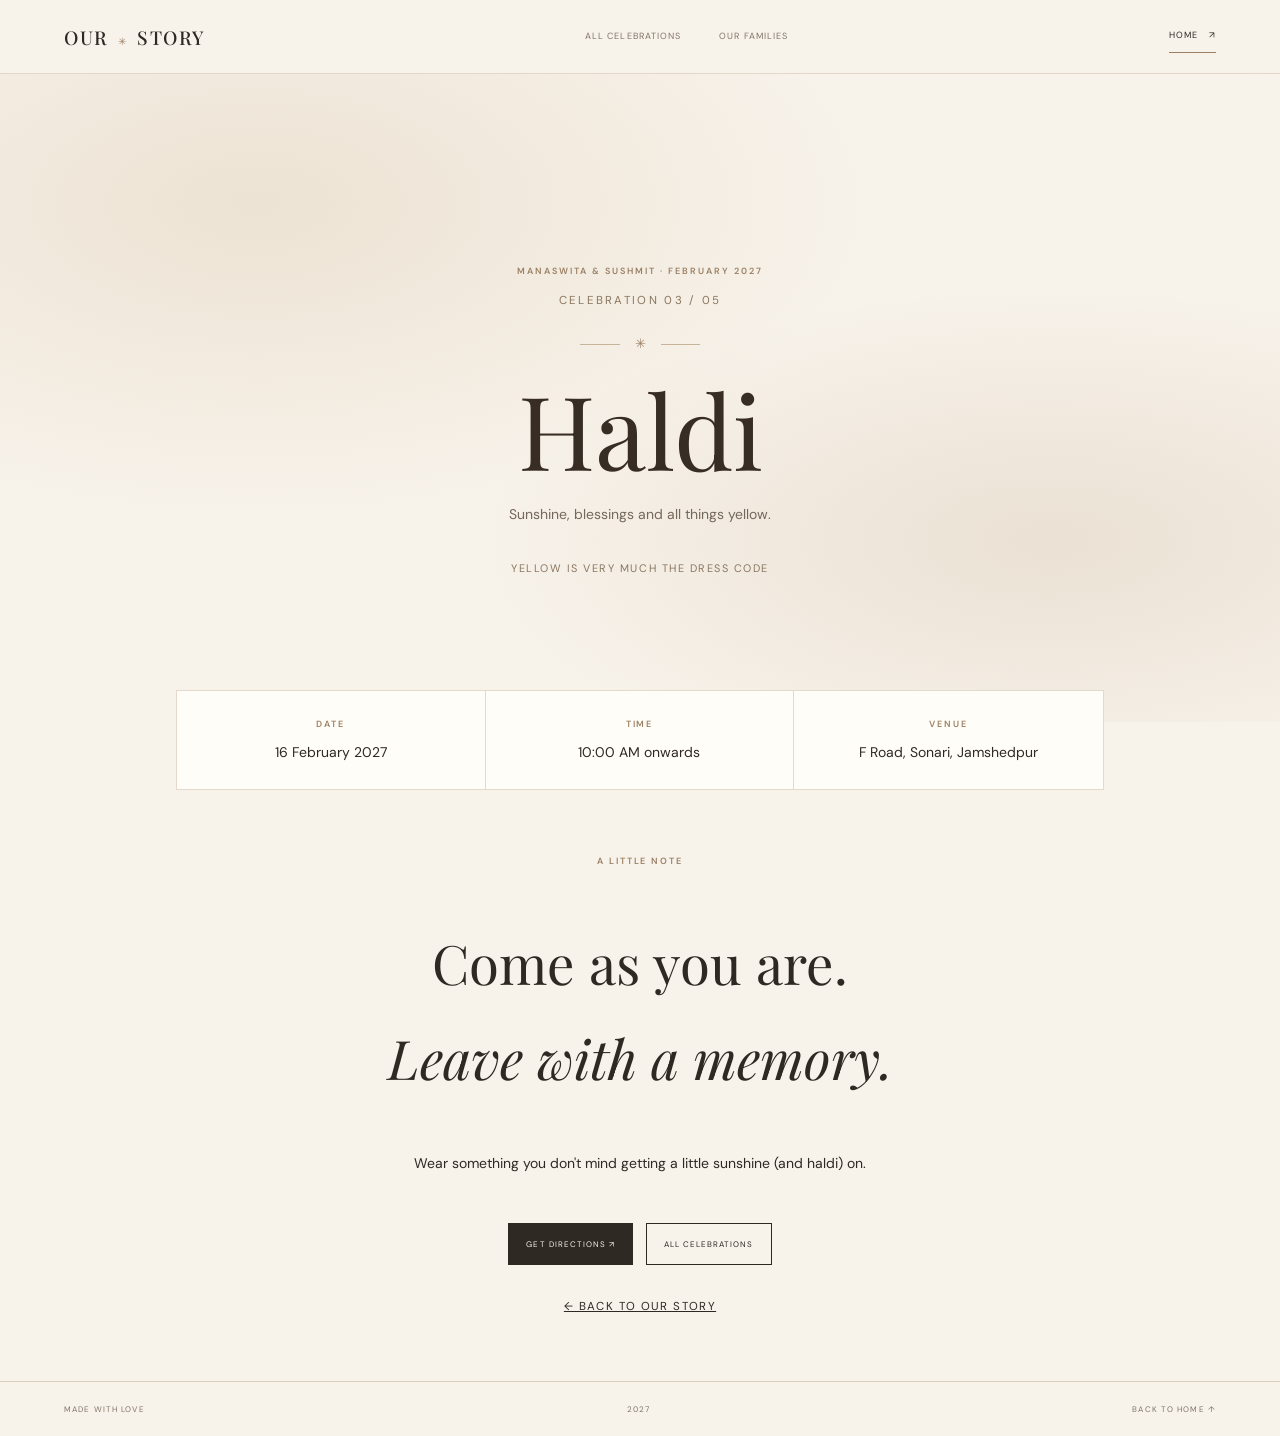
==== haldi.html @ e1209d0f "Add files via upload" ====
<!DOCTYPE html>
<html lang="en">
<head>
  <meta charset="UTF-8">
  <meta name="viewport" content="width=device-width, initial-scale=1">
  <meta name="theme-color" content="#f7f2ea">
  <meta name="description" content="Haldi — Manaswita &amp; Sushmit, February 2027.">
  <title>Haldi — Manaswita &amp; Sushmit</title>
  <link rel="preconnect" href="https://fonts.googleapis.com">
  <link rel="preconnect" href="https://fonts.gstatic.com" crossorigin>
  <link href="https://fonts.googleapis.com/css2?family=DM+Sans:wght@400;500;600&family=Playfair+Display:ital,wght@0,400;0,500;0,600;1,400;1,500&display=swap" rel="stylesheet">
  <link rel="stylesheet" href="style.css">
</head>
<body class="event-detail-page">
  <header class="topbar">
    <a class="monogram" href="index.html">OUR <span>✳</span> STORY</a>
    <nav aria-label="Main navigation">
      <a href="index.html#celebrations">All celebrations</a>
      <a href="index.html#families">Our families</a>
    </nav>
    <a class="nav-cta" href="index.html">HOME <span>↗</span></a>
  </header>
  <main>
    <section class="event-detail-hero">
      <div class="event-detail-inner">
        <p class="eyebrow">MANASWITA &amp; SUSHMIT · FEBRUARY 2027</p>
        <p class="event-detail-number">CELEBRATION 03 / 05</p>
        <div class="fine-rule"><span></span><b>✳</b><span></span></div>
        <h1 class="event-detail-title">Haldi</h1>
        <p class="event-detail-description">Sunshine, blessings and all things yellow.</p>
        <p class="event-detail-tag">YELLOW IS VERY MUCH THE DRESS CODE</p>
      </div>
    </section>
    <section class="event-detail-info" aria-label="Event details">
      <div><p class="eyebrow">DATE</p><p>16 February 2027</p></div>
      <div><p class="eyebrow">TIME</p><p>10:00 AM onwards</p></div>
      <div><p class="eyebrow">VENUE</p><p>F Road, Sonari, Jamshedpur</p></div>
    </section>
    <section class="event-detail-note">
      <p class="eyebrow">A LITTLE NOTE</p>
      <h2>Come as you are.<br><em>Leave with a memory.</em></h2>
      <p>Wear something you don&#x27;t mind getting a little sunshine (and haldi) on.</p>
      <div class="event-detail-actions">
        <a class="button button-dark" href="https://www.google.com/maps?q=22.818944,86.1621792" target="_blank" rel="noopener">GET DIRECTIONS ↗</a>
        <a class="button" href="index.html#celebrations">ALL CELEBRATIONS</a>
      </div>
      <a class="event-detail-back" href="index.html">← BACK TO OUR STORY</a>
    </section>
  </main>
  <footer><span>MADE WITH LOVE</span><span>2027</span><a href="index.html">BACK TO HOME ↑</a></footer>
</body>
</html>
---- style.css ----
*{box-sizing:border-box} :root{--paper:#f7f2ea;--paper-deep:#eee5d8;--ink:#2f2924;--muted:#817468;--line:#d9cdbd;--accent:#9b8064;--accent-soft:#c7b49b;--white:#fcfaf6}html{scroll-behavior:smooth;scroll-padding-top:78px}body{margin:0;background:var(--paper);color:var(--ink);font-family:"DM Sans",sans-serif;font-size:14px;line-height:1.75}a{color:inherit}.topbar{height:74px;padding:0 clamp(18px,5vw,76px);display:flex;align-items:center;justify-content:space-between;gap:20px;border-bottom:1px solid rgba(155,128,100,.23);background:rgba(247,242,234,.94);position:sticky;top:0;z-index:10;backdrop-filter:blur(12px)}.monogram{text-decoration:none;font:500 19px "Playfair Display",serif;letter-spacing:.08em}.monogram span{font:10px "DM Sans",sans-serif;color:var(--accent);margin:0 3px}.topbar nav{display:flex;gap:clamp(15px,3vw,38px)}.topbar nav a,.nav-cta{font-size:9px;letter-spacing:.12em;text-decoration:none;text-transform:uppercase}.topbar nav a{color:var(--muted)}.topbar nav a:hover,.nav-cta:hover{color:var(--accent)}.nav-cta{border-bottom:1px solid var(--accent);padding:8px 0}.nav-cta span{margin-left:8px}.hero{min-height:calc(100svh - 74px);position:relative;display:grid;place-items:center;overflow:hidden;background:linear-gradient(115deg,rgba(247,242,234,.96),rgba(247,242,234,.77)),radial-gradient(ellipse at 15% 15%,#e8d9c4 0,transparent 42%),radial-gradient(ellipse at 85% 78%,#e6d8c6 0,transparent 38%)}.hero:before,.hero:after{content:"";position:absolute;border:1px solid rgba(155,128,100,.3);border-radius:50%;width:min(65vw,660px);height:min(65vw,660px);pointer-events:none}.hero:after{width:min(53vw,540px);height:min(53vw,540px);border-color:rgba(155,128,100,.17)}.hero-content{position:relative;z-index:1;text-align:center;padding:72px 20px 86px;max-width:780px}.eyebrow,.section-kicker{font-size:9px;letter-spacing:.22em;font-weight:600;color:var(--accent)}.fine-rule{display:flex;align-items:center;justify-content:center;gap:15px;color:var(--accent);margin:22px auto 18px;width:120px}.fine-rule span{height:1px;background:var(--accent-soft);flex:1}.fine-rule b{font-size:13px;font-weight:400}.hero h1{font:400 clamp(55px,10vw,110px)/.99 "Playfair Display",serif;letter-spacing:-.065em;margin:18px 0 22px}.hero h1 span{display:block}.hero h1 i{display:block;color:var(--accent);font-size:.38em;line-height:1.35;font-weight:400;margin:9px 0;letter-spacing:0}.hero-subtitle{font:italic 17px "Playfair Display",serif;color:var(--muted);margin:0 0 27px}.hero-date{font-size:11px;font-weight:600;letter-spacing:.23em;margin:0}.hero-place{font-size:9px;letter-spacing:.2em;color:var(--muted);margin:5px 0 24px}.round-link{display:grid;place-items:center;width:39px;height:39px;border:1px solid var(--accent-soft);border-radius:50%;text-decoration:none;margin:27px auto 0;transition:transform .2s}.round-link:hover{transform:translateY(4px)}.hero-side-note{position:absolute;right:20px;top:50%;writing-mode:vertical-rl;transform:translateY(-50%);font-size:8px;letter-spacing:.18em;color:var(--muted)}.section-pad{padding:100px clamp(22px,8vw,110px)}.countdown-section{text-align:center;background:var(--white);border-top:1px solid #e8dfd3;border-bottom:1px solid #e8dfd3}.countdown-section h2,.section-heading h2,.intro-copy h2,.venue-copy h2,.closing-section h2{font:400 clamp(40px,6vw,65px)/1.1 "Playfair Display",serif;letter-spacing:-.04em;margin:16px 0 28px}.countdown-section h2 em,.section-heading h2 em,.intro-copy h2 em,.venue-copy h2 em,.closing-section h2 em{font-weight:400;color:var(--accent)}.countdown{display:flex;justify-content:center;gap:clamp(20px,6vw,75px);margin:28px 0 0}.countdown div{display:flex;flex-direction:column;min-width:48px}.countdown strong{font:400 clamp(28px,4vw,42px) "Playfair Display",serif}.countdown span{font-size:8px;letter-spacing:.18em;color:var(--muted);margin-top:7px}.muted{color:var(--muted)}.tiny{font-size:10px;margin-top:22px}.intro-section{display:grid;grid-template-columns:minmax(200px,.8fr) minmax(280px,1.2fr);gap:clamp(35px,8vw,110px);align-items:center}.intro-art{min-height:330px;background:var(--paper-deep);display:flex;flex-direction:column;align-items:center;justify-content:center;position:relative;overflow:hidden}.intro-art:before,.intro-art:after{content:"";position:absolute;width:230px;height:230px;border:1px solid rgba(155,128,100,.35);border-radius:50%}.intro-art:after{width:190px;height:190px}.art-frame{z-index:1;display:flex;flex-direction:column;align-items:center;color:var(--accent);gap:15px}.art-frame span{font-size:16px}.art-script{font:italic 43px "Playfair Display",serif!important}.art-caption{position:absolute;bottom:18px;left:0;right:0;text-align:center;font-size:7px;letter-spacing:.2em;color:var(--muted)}.intro-copy h2{margin:14px 0 22px}.intro-copy>p:not(.eyebrow){max-width:470px;color:var(--muted);font-size:13px}.signature{display:flex;align-items:center;gap:15px;margin-top:27px;font:italic 22px "Playfair Display",serif}.signature b{font:400 13px "DM Sans",sans-serif;color:var(--accent)}.celebrations{background:#eee6da}.section-heading{text-align:center;margin-bottom:45px}.section-heading h2{margin-bottom:12px}.section-heading .muted{font-size:12px}.event-list{max-width:1000px;margin:0 auto;border-top:1px solid #d4c4b0}.event{display:grid;grid-template-columns:90px minmax(180px,1fr) minmax(150px,.6fr);gap:25px;align-items:center;padding:30px 8px;border-bottom:1px solid #d4c4b0}.event-index{font:italic 23px "Playfair Display",serif;color:var(--accent)}.event-index span{font:12px "DM Sans",sans-serif;margin-left:8px;color:#c0aa91}.event-label{font-size:8px;letter-spacing:.2em;color:var(--accent);margin:0 0 4px}.event-main h3{font:400 clamp(23px,3vw,31px) "Playfair Display",serif;margin:0 0 4px}.event-description{font-size:11px;color:var(--muted);margin:0}.event-meta{font-size:11px;color:var(--muted)}.event-meta p{margin:2px 0}.event-meta a{display:inline-block;margin-top:8px;font-size:8px;letter-spacing:.14em;text-decoration:none;color:var(--ink);border-bottom:1px solid var(--accent);padding-bottom:3px}.venue-section{display:grid;grid-template-columns:1fr 1fr;gap:clamp(35px,8vw,100px);align-items:center}.venue-copy h2{margin-bottom:18px}.venue-copy>p:not(.eyebrow){max-width:380px;font-size:13px}.button{display:inline-flex;align-items:center;gap:22px;padding:13px 17px;text-decoration:none;font-size:8px;letter-spacing:.13em;margin-top:22px;border:1px solid var(--ink);transition:all .2s}.button-dark{background:var(--ink);color:var(--paper)}.button-dark:hover{background:transparent;color:var(--ink)}.venue-card{background:var(--white);padding:20px 22px 26px;border:1px solid var(--line);box-shadow:0 18px 45px rgba(76,56,37,.05)}.venue-card-top{display:flex;justify-content:space-between;font-size:8px;letter-spacing:.2em;color:var(--accent)}.venue-card-top span:last-child{font-size:15px}.map-art{margin-top:10px;background:#f0e8dc}.map-art svg{display:block;width:100%;height:auto}.venue-name{text-align:center;font:400 23px "Playfair Display",serif;margin:15px 0 0}.venue-address{text-align:center;font-size:10px;color:var(--muted);margin:4px 0 0}.closing-section{text-align:center;padding:85px 20px 92px;background:var(--white);border-top:1px solid #e8dfd3}.closing-flower{font-size:25px;color:var(--accent);margin-bottom:18px}.closing-section h2{margin:12px 0 22px}.closing-names{font:italic 20px "Playfair Display",serif}.closing-names b{font:12px "DM Sans",sans-serif;color:var(--accent);margin:0 10px}.music-control{display:inline-flex;align-items:center;gap:12px;border:1px solid var(--line);background:transparent;padding:12px 16px;margin-top:22px;cursor:pointer;font:600 8px "DM Sans",sans-serif;letter-spacing:.14em;color:var(--ink)}.music-icon{font-size:16px;color:var(--accent)}.music-state{font-size:14px;color:var(--accent)}.music-hint{font-size:10px;color:var(--muted);margin-top:9px}footer{padding:20px clamp(18px,5vw,76px);display:flex;align-items:center;justify-content:space-between;gap:14px;border-top:1px solid var(--line);font-size:8px;letter-spacing:.14em;color:var(--muted)}footer a{text-decoration:none} [data-map]{cursor:pointer}.reveal{animation:fade-up .9s both}.hero h1{animation-delay:.1s}.hero-subtitle{animation-delay:.2s}@keyframes fade-up{from{opacity:0;transform:translateY(10px)}to{opacity:1;transform:translateY(0)}}@media(max-width:720px){.topbar{height:64px}.topbar nav{gap:13px}.topbar nav a{font-size:8px}.nav-cta{display:none}.hero{min-height:calc(90svh - 64px)}.hero:before{width:88vw;height:88vw}.hero:after{width:74vw;height:74vw}.hero-side-note{right:8px;font-size:7px}.hero-content{padding:65px 23px}.hero h1{font-size:clamp(52px,14vw,85px)}.section-pad{padding:70px 22px}.intro-section,.venue-section{grid-template-columns:1fr}.intro-art{min-height:270px;max-width:440px;width:100%;margin:0 auto}.intro-copy{padding-top:5px}.event{grid-template-columns:48px 1fr;gap:10px 18px;padding:25px 0}.event-meta{grid-column:2;border-top:1px solid rgba(155,128,100,.22);padding-top:12px}.event-index{align-self:start}.venue-card{max-width:500px;width:100%;margin:0 auto}.countdown{gap:clamp(14px,5vw,35px)}.countdown div{min-width:38px}.countdown strong{font-size:29px}footer{flex-wrap:wrap}footer span:first-child{display:none}}@media(max-width:380px){.topbar nav{gap:9px}.topbar nav a{font-size:7px}.monogram{font-size:16px}.hero h1{font-size:49px}.hero-side-note{display:none}.countdown{gap:12px}.countdown strong{font-size:25px}.countdown span{font-size:7px}}

/* Family names and the invitation's little wink */
.invitation-tagline {
  max-width: 36rem;
  margin: 1.25rem auto 0;
  font-size: clamp(1rem, 2vw, 1.2rem);
  line-height: 1.65;
  color: var(--muted, #76675b);
  text-align: center;
}
.family-section { text-align: center; }
.family-grid {
  display: grid;
  grid-template-columns: repeat(2, minmax(0, 1fr));
  gap: 1rem;
  margin: 2rem auto 1rem;
  max-width: 48rem;
}
.family-card {
  padding: clamp(1.25rem, 4vw, 2rem);
  border: 1px solid rgba(120, 94, 70, .22);
  border-radius: 1rem;
  background: rgba(255,255,255,.32);
}
.family-card h3 { margin: .4rem 0 .8rem; }
.family-card p { line-height: 1.8; }
.family-note {
  max-width: 38rem;
  margin: 1.5rem auto 0;
  font-style: italic;
  line-height: 1.7;
}
@media (max-width: 560px) {
  .family-grid { grid-template-columns: 1fr; }
}


/* Venue details and family section */
.event-venue {
  font-size: .82rem;
  line-height: 1.5;
  color: var(--muted, #76675b);
  max-width: 18rem;
}
.family-section { border-top: 1px solid rgba(120, 94, 70, .18); }
.family-grid {
  display: grid;
  grid-template-columns: repeat(2, minmax(0, 1fr));
  gap: 1rem;
  max-width: 48rem;
  margin: 2rem auto 1rem;
}
.family-card {
  padding: clamp(1.25rem, 4vw, 2rem);
  border: 1px solid rgba(120, 94, 70, .22);
  border-radius: 1rem;
  background: rgba(255,255,255,.32);
}
.family-card h3 { margin: .5rem 0 .75rem; }
.family-parents { line-height: 1.8; }
.family-note {
  max-width: 38rem;
  margin: 1.5rem auto 0;
  text-align: center;
  font-style: italic;
  line-height: 1.7;
}
.invitation-tagline {
  max-width: 35rem;
  margin: .8rem auto 0;
  line-height: 1.65;
  color: var(--muted, #76675b);
  text-align: center;
}
@media (max-width: 560px) {
  .family-grid { grid-template-columns: 1fr; }
}


/* Individual celebration pages */
.event-detail-link {
  display: inline-block;
  margin-top: .55rem;
  font-size: .68rem;
  letter-spacing: .09em;
  text-decoration: none;
  border-bottom: 1px solid currentColor;
  padding-bottom: .2rem;
}
.event-detail-page {
  min-height: 100vh;
  background: var(--paper, #f7f2ea);
}
.event-detail-hero {
  min-height: 72vh;
  display: grid;
  place-items: center;
  text-align: center;
  padding: 7rem 1.5rem 4rem;
  position: relative;
  overflow: hidden;
  background:
    radial-gradient(ellipse at 20% 20%, rgba(218,198,169,.35), transparent 42%),
    radial-gradient(ellipse at 82% 72%, rgba(196,170,141,.24), transparent 38%),
    #f7f2ea;
}
.event-detail-inner { width: min(100%, 52rem); position: relative; z-index: 1; }
.event-detail-number { font-size: .72rem; letter-spacing: .2em; color: #8b765f; }
.event-detail-title {
  font-family: "Playfair Display", Georgia, serif;
  font-weight: 400;
  font-size: clamp(3rem, 8vw, 6.5rem);
  line-height: 1.05;
  margin: 1.2rem 0;
  color: #382d25;
}
.event-detail-title em { font-weight: 400; }
.event-detail-description { max-width: 35rem; margin: 0 auto 1.6rem; line-height: 1.8; color: #76675b; }
.event-detail-tag { font-size: .68rem; letter-spacing: .14em; color: #8b765f; margin-top: 2rem; }
.event-detail-info {
  display: grid;
  grid-template-columns: repeat(3, minmax(0, 1fr));
  max-width: 58rem;
  margin: -2rem auto 0;
  position: relative;
  z-index: 2;
  background: #fffdf8;
  border: 1px solid #e4d9ca;
}
.event-detail-info > div { padding: 1.6rem; text-align: center; border-right: 1px solid #e4d9ca; }
.event-detail-info > div:last-child { border-right: 0; }
.event-detail-info .eyebrow { margin-bottom: .65rem; }
.event-detail-info p { line-height: 1.6; margin: 0; }
.event-detail-note { max-width: 42rem; text-align: center; margin: 4rem auto; padding: 0 1.5rem; }
.event-detail-note h2 { font-family: "Playfair Display", Georgia, serif; font-weight: 400; font-size: clamp(2rem, 5vw, 3.4rem); }
.event-detail-actions { display: flex; flex-wrap: wrap; justify-content: center; gap: .8rem; margin-top: 1.6rem; }
.event-detail-actions a { text-decoration: none; }
.event-detail-back { display: inline-block; margin-top: 2rem; font-size: .72rem; letter-spacing: .12em; }
@media (max-width: 650px) {
  .event-detail-info { grid-template-columns: 1fr; margin: 0 1rem; }
  .event-detail-info > div { border-right: 0; border-bottom: 1px solid #e4d9ca; }
  .event-detail-info > div:last-child { border-bottom: 0; }
  .event-detail-hero { min-height: 62vh; }
}
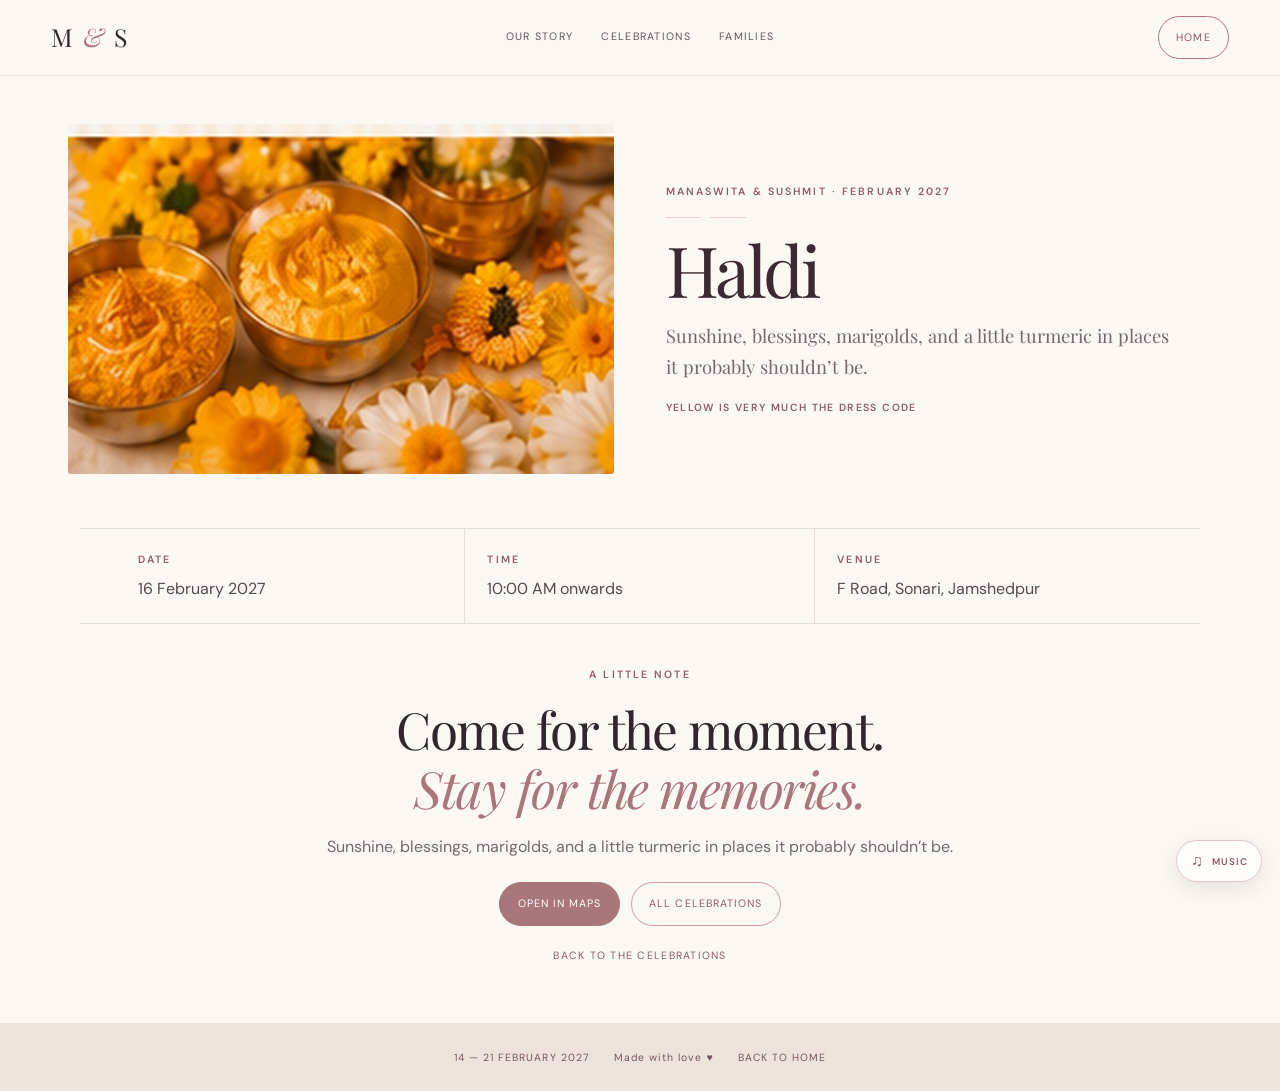
==== commit d8e12fac: "Add files via upload" ====
--- a/haldi.html
+++ b/haldi.html
@@ -1,52 +1,8 @@
 <!DOCTYPE html>
-<html lang="en">
-<head>
-  <meta charset="UTF-8">
-  <meta name="viewport" content="width=device-width, initial-scale=1">
-  <meta name="theme-color" content="#f7f2ea">
-  <meta name="description" content="Haldi — Manaswita &amp; Sushmit, February 2027.">
-  <title>Haldi — Manaswita &amp; Sushmit</title>
-  <link rel="preconnect" href="https://fonts.googleapis.com">
-  <link rel="preconnect" href="https://fonts.gstatic.com" crossorigin>
-  <link href="https://fonts.googleapis.com/css2?family=DM+Sans:wght@400;500;600&family=Playfair+Display:ital,wght@0,400;0,500;0,600;1,400;1,500&display=swap" rel="stylesheet">
-  <link rel="stylesheet" href="style.css">
-</head>
-<body class="event-detail-page">
-  <header class="topbar">
-    <a class="monogram" href="index.html">OUR <span>✳</span> STORY</a>
-    <nav aria-label="Main navigation">
-      <a href="index.html#celebrations">All celebrations</a>
-      <a href="index.html#families">Our families</a>
-    </nav>
-    <a class="nav-cta" href="index.html">HOME <span>↗</span></a>
-  </header>
-  <main>
-    <section class="event-detail-hero">
-      <div class="event-detail-inner">
-        <p class="eyebrow">MANASWITA &amp; SUSHMIT · FEBRUARY 2027</p>
-        <p class="event-detail-number">CELEBRATION 03 / 05</p>
-        <div class="fine-rule"><span></span><b>✳</b><span></span></div>
-        <h1 class="event-detail-title">Haldi</h1>
-        <p class="event-detail-description">Sunshine, blessings and all things yellow.</p>
-        <p class="event-detail-tag">YELLOW IS VERY MUCH THE DRESS CODE</p>
-      </div>
-    </section>
-    <section class="event-detail-info" aria-label="Event details">
-      <div><p class="eyebrow">DATE</p><p>16 February 2027</p></div>
-      <div><p class="eyebrow">TIME</p><p>10:00 AM onwards</p></div>
-      <div><p class="eyebrow">VENUE</p><p>F Road, Sonari, Jamshedpur</p></div>
-    </section>
-    <section class="event-detail-note">
-      <p class="eyebrow">A LITTLE NOTE</p>
-      <h2>Come as you are.<br><em>Leave with a memory.</em></h2>
-      <p>Wear something you don&#x27;t mind getting a little sunshine (and haldi) on.</p>
-      <div class="event-detail-actions">
-        <a class="button button-dark" href="https://www.google.com/maps?q=22.818944,86.1621792" target="_blank" rel="noopener">GET DIRECTIONS ↗</a>
-        <a class="button" href="index.html#celebrations">ALL CELEBRATIONS</a>
-      </div>
-      <a class="event-detail-back" href="index.html">← BACK TO OUR STORY</a>
-    </section>
-  </main>
-  <footer><span>MADE WITH LOVE</span><span>2027</span><a href="index.html">BACK TO HOME ↑</a></footer>
-</body>
-</html>
+<html lang="en"><head><meta charset="UTF-8"><meta name="viewport" content="width=device-width, initial-scale=1"><meta name="theme-color" content="#fbf7f2"><meta name="description" content="Haldi — Manaswita &amp; Sushmit, February 2027."><title>Haldi — Manaswita &amp; Sushmit</title><link rel="preconnect" href="https://fonts.googleapis.com"><link rel="preconnect" href="https://fonts.gstatic.com" crossorigin><link href="https://fonts.googleapis.com/css2?family=DM+Sans:wght@400;500;600;700&family=Playfair+Display:ital,wght@0,400;0,500;0,600;1,400;1,500&display=swap" rel="stylesheet"><link rel="stylesheet" href="style.css"></head>
+<body class="event-detail-page event-page-haldi">
+<header class="topbar"><a class="monogram" href="index.html" aria-label="Manaswita and Sushmit home">M <span aria-hidden="true">&amp;</span> S</a><nav aria-label="Main navigation"><a href="index.html#story">Our story</a><a href="index.html#celebrations">Celebrations</a><a href="index.html#families">Families</a></nav><a class="nav-cta" href="index.html">HOME</a></header>
+<main><section class="event-detail-hero"><div class="event-detail-photo" role="img" aria-label="Haldi celebration photograph"></div><div class="event-detail-inner"><p class="eyebrow">MANASWITA &amp; SUSHMIT · FEBRUARY 2027</p><div class="fine-rule" aria-hidden="true"><span></span><b></b><span></span></div><h1 class="event-detail-title">Haldi</h1><p class="event-detail-description">Sunshine, blessings, marigolds, and a little turmeric in places it probably shouldn’t be.</p><p class="event-detail-tag">YELLOW IS VERY MUCH THE DRESS CODE</p></div></section>
+<section class="event-detail-info" aria-label="Event details"><div><p class="eyebrow">DATE</p><p>16 February 2027</p></div><div><p class="eyebrow">TIME</p><p>10:00 AM onwards</p></div><div><p class="eyebrow">VENUE</p><p>F Road, Sonari, Jamshedpur</p></div></section>
+<section class="event-detail-note"><p class="eyebrow">A LITTLE NOTE</p><h2>Come for the moment.<br><em>Stay for the memories.</em></h2><p>Sunshine, blessings, marigolds, and a little turmeric in places it probably shouldn’t be.</p><div class="event-detail-actions"><a class="button button-dark" href="https://www.google.com/maps?q=22.818944,86.1621792" target="_blank" rel="noopener">OPEN IN MAPS</a><a class="button" href="index.html#celebrations">ALL CELEBRATIONS</a></div><a class="event-detail-back" href="index.html">BACK TO THE CELEBRATIONS</a></section></main>
+<footer><span>14 — 21 FEBRUARY 2027</span><span class="footer-made-with-love">Made with love <span aria-hidden="true">♥</span></span><a href="index.html">BACK TO HOME</a></footer><div id="youtube-audio-player" aria-hidden="true"></div><button class="music-toggle" id="musicToggle" type="button" aria-label="Play wedding music" aria-pressed="false"><span aria-hidden="true">♫</span><span id="musicToggleLabel">MUSIC</span></button><script src="music.js"></script></body></html>
--- a/style.css
+++ b/style.css
@@ -1,145 +1,57 @@
-*{box-sizing:border-box} :root{--paper:#f7f2ea;--paper-deep:#eee5d8;--ink:#2f2924;--muted:#817468;--line:#d9cdbd;--accent:#9b8064;--accent-soft:#c7b49b;--white:#fcfaf6}html{scroll-behavior:smooth;scroll-padding-top:78px}body{margin:0;background:var(--paper);color:var(--ink);font-family:"DM Sans",sans-serif;font-size:14px;line-height:1.75}a{color:inherit}.topbar{height:74px;padding:0 clamp(18px,5vw,76px);display:flex;align-items:center;justify-content:space-between;gap:20px;border-bottom:1px solid rgba(155,128,100,.23);background:rgba(247,242,234,.94);position:sticky;top:0;z-index:10;backdrop-filter:blur(12px)}.monogram{text-decoration:none;font:500 19px "Playfair Display",serif;letter-spacing:.08em}.monogram span{font:10px "DM Sans",sans-serif;color:var(--accent);margin:0 3px}.topbar nav{display:flex;gap:clamp(15px,3vw,38px)}.topbar nav a,.nav-cta{font-size:9px;letter-spacing:.12em;text-decoration:none;text-transform:uppercase}.topbar nav a{color:var(--muted)}.topbar nav a:hover,.nav-cta:hover{color:var(--accent)}.nav-cta{border-bottom:1px solid var(--accent);padding:8px 0}.nav-cta span{margin-left:8px}.hero{min-height:calc(100svh - 74px);position:relative;display:grid;place-items:center;overflow:hidden;background:linear-gradient(115deg,rgba(247,242,234,.96),rgba(247,242,234,.77)),radial-gradient(ellipse at 15% 15%,#e8d9c4 0,transparent 42%),radial-gradient(ellipse at 85% 78%,#e6d8c6 0,transparent 38%)}.hero:before,.hero:after{content:"";position:absolute;border:1px solid rgba(155,128,100,.3);border-radius:50%;width:min(65vw,660px);height:min(65vw,660px);pointer-events:none}.hero:after{width:min(53vw,540px);height:min(53vw,540px);border-color:rgba(155,128,100,.17)}.hero-content{position:relative;z-index:1;text-align:center;padding:72px 20px 86px;max-width:780px}.eyebrow,.section-kicker{font-size:9px;letter-spacing:.22em;font-weight:600;color:var(--accent)}.fine-rule{display:flex;align-items:center;justify-content:center;gap:15px;color:var(--accent);margin:22px auto 18px;width:120px}.fine-rule span{height:1px;background:var(--accent-soft);flex:1}.fine-rule b{font-size:13px;font-weight:400}.hero h1{font:400 clamp(55px,10vw,110px)/.99 "Playfair Display",serif;letter-spacing:-.065em;margin:18px 0 22px}.hero h1 span{display:block}.hero h1 i{display:block;color:var(--accent);font-size:.38em;line-height:1.35;font-weight:400;margin:9px 0;letter-spacing:0}.hero-subtitle{font:italic 17px "Playfair Display",serif;color:var(--muted);margin:0 0 27px}.hero-date{font-size:11px;font-weight:600;letter-spacing:.23em;margin:0}.hero-place{font-size:9px;letter-spacing:.2em;color:var(--muted);margin:5px 0 24px}.round-link{display:grid;place-items:center;width:39px;height:39px;border:1px solid var(--accent-soft);border-radius:50%;text-decoration:none;margin:27px auto 0;transition:transform .2s}.round-link:hover{transform:translateY(4px)}.hero-side-note{position:absolute;right:20px;top:50%;writing-mode:vertical-rl;transform:translateY(-50%);font-size:8px;letter-spacing:.18em;color:var(--muted)}.section-pad{padding:100px clamp(22px,8vw,110px)}.countdown-section{text-align:center;background:var(--white);border-top:1px solid #e8dfd3;border-bottom:1px solid #e8dfd3}.countdown-section h2,.section-heading h2,.intro-copy h2,.venue-copy h2,.closing-section h2{font:400 clamp(40px,6vw,65px)/1.1 "Playfair Display",serif;letter-spacing:-.04em;margin:16px 0 28px}.countdown-section h2 em,.section-heading h2 em,.intro-copy h2 em,.venue-copy h2 em,.closing-section h2 em{font-weight:400;color:var(--accent)}.countdown{display:flex;justify-content:center;gap:clamp(20px,6vw,75px);margin:28px 0 0}.countdown div{display:flex;flex-direction:column;min-width:48px}.countdown strong{font:400 clamp(28px,4vw,42px) "Playfair Display",serif}.countdown span{font-size:8px;letter-spacing:.18em;color:var(--muted);margin-top:7px}.muted{color:var(--muted)}.tiny{font-size:10px;margin-top:22px}.intro-section{display:grid;grid-template-columns:minmax(200px,.8fr) minmax(280px,1.2fr);gap:clamp(35px,8vw,110px);align-items:center}.intro-art{min-height:330px;background:var(--paper-deep);display:flex;flex-direction:column;align-items:center;justify-content:center;position:relative;overflow:hidden}.intro-art:before,.intro-art:after{content:"";position:absolute;width:230px;height:230px;border:1px solid rgba(155,128,100,.35);border-radius:50%}.intro-art:after{width:190px;height:190px}.art-frame{z-index:1;display:flex;flex-direction:column;align-items:center;color:var(--accent);gap:15px}.art-frame span{font-size:16px}.art-script{font:italic 43px "Playfair Display",serif!important}.art-caption{position:absolute;bottom:18px;left:0;right:0;text-align:center;font-size:7px;letter-spacing:.2em;color:var(--muted)}.intro-copy h2{margin:14px 0 22px}.intro-copy>p:not(.eyebrow){max-width:470px;color:var(--muted);font-size:13px}.signature{display:flex;align-items:center;gap:15px;margin-top:27px;font:italic 22px "Playfair Display",serif}.signature b{font:400 13px "DM Sans",sans-serif;color:var(--accent)}.celebrations{background:#eee6da}.section-heading{text-align:center;margin-bottom:45px}.section-heading h2{margin-bottom:12px}.section-heading .muted{font-size:12px}.event-list{max-width:1000px;margin:0 auto;border-top:1px solid #d4c4b0}.event{display:grid;grid-template-columns:90px minmax(180px,1fr) minmax(150px,.6fr);gap:25px;align-items:center;padding:30px 8px;border-bottom:1px solid #d4c4b0}.event-index{font:italic 23px "Playfair Display",serif;color:var(--accent)}.event-index span{font:12px "DM Sans",sans-serif;margin-left:8px;color:#c0aa91}.event-label{font-size:8px;letter-spacing:.2em;color:var(--accent);margin:0 0 4px}.event-main h3{font:400 clamp(23px,3vw,31px) "Playfair Display",serif;margin:0 0 4px}.event-description{font-size:11px;color:var(--muted);margin:0}.event-meta{font-size:11px;color:var(--muted)}.event-meta p{margin:2px 0}.event-meta a{display:inline-block;margin-top:8px;font-size:8px;letter-spacing:.14em;text-decoration:none;color:var(--ink);border-bottom:1px solid var(--accent);padding-bottom:3px}.venue-section{display:grid;grid-template-columns:1fr 1fr;gap:clamp(35px,8vw,100px);align-items:center}.venue-copy h2{margin-bottom:18px}.venue-copy>p:not(.eyebrow){max-width:380px;font-size:13px}.button{display:inline-flex;align-items:center;gap:22px;padding:13px 17px;text-decoration:none;font-size:8px;letter-spacing:.13em;margin-top:22px;border:1px solid var(--ink);transition:all .2s}.button-dark{background:var(--ink);color:var(--paper)}.button-dark:hover{background:transparent;color:var(--ink)}.venue-card{background:var(--white);padding:20px 22px 26px;border:1px solid var(--line);box-shadow:0 18px 45px rgba(76,56,37,.05)}.venue-card-top{display:flex;justify-content:space-between;font-size:8px;letter-spacing:.2em;color:var(--accent)}.venue-card-top span:last-child{font-size:15px}.map-art{margin-top:10px;background:#f0e8dc}.map-art svg{display:block;width:100%;height:auto}.venue-name{text-align:center;font:400 23px "Playfair Display",serif;margin:15px 0 0}.venue-address{text-align:center;font-size:10px;color:var(--muted);margin:4px 0 0}.closing-section{text-align:center;padding:85px 20px 92px;background:var(--white);border-top:1px solid #e8dfd3}.closing-flower{font-size:25px;color:var(--accent);margin-bottom:18px}.closing-section h2{margin:12px 0 22px}.closing-names{font:italic 20px "Playfair Display",serif}.closing-names b{font:12px "DM Sans",sans-serif;color:var(--accent);margin:0 10px}.music-control{display:inline-flex;align-items:center;gap:12px;border:1px solid var(--line);background:transparent;padding:12px 16px;margin-top:22px;cursor:pointer;font:600 8px "DM Sans",sans-serif;letter-spacing:.14em;color:var(--ink)}.music-icon{font-size:16px;color:var(--accent)}.music-state{font-size:14px;color:var(--accent)}.music-hint{font-size:10px;color:var(--muted);margin-top:9px}footer{padding:20px clamp(18px,5vw,76px);display:flex;align-items:center;justify-content:space-between;gap:14px;border-top:1px solid var(--line);font-size:8px;letter-spacing:.14em;color:var(--muted)}footer a{text-decoration:none} [data-map]{cursor:pointer}.reveal{animation:fade-up .9s both}.hero h1{animation-delay:.1s}.hero-subtitle{animation-delay:.2s}@keyframes fade-up{from{opacity:0;transform:translateY(10px)}to{opacity:1;transform:translateY(0)}}@media(max-width:720px){.topbar{height:64px}.topbar nav{gap:13px}.topbar nav a{font-size:8px}.nav-cta{display:none}.hero{min-height:calc(90svh - 64px)}.hero:before{width:88vw;height:88vw}.hero:after{width:74vw;height:74vw}.hero-side-note{right:8px;font-size:7px}.hero-content{padding:65px 23px}.hero h1{font-size:clamp(52px,14vw,85px)}.section-pad{padding:70px 22px}.intro-section,.venue-section{grid-template-columns:1fr}.intro-art{min-height:270px;max-width:440px;width:100%;margin:0 auto}.intro-copy{padding-top:5px}.event{grid-template-columns:48px 1fr;gap:10px 18px;padding:25px 0}.event-meta{grid-column:2;border-top:1px solid rgba(155,128,100,.22);padding-top:12px}.event-index{align-self:start}.venue-card{max-width:500px;width:100%;margin:0 auto}.countdown{gap:clamp(14px,5vw,35px)}.countdown div{min-width:38px}.countdown strong{font-size:29px}footer{flex-wrap:wrap}footer span:first-child{display:none}}@media(max-width:380px){.topbar nav{gap:9px}.topbar nav a{font-size:7px}.monogram{font-size:16px}.hero h1{font-size:49px}.hero-side-note{display:none}.countdown{gap:12px}.countdown strong{font-size:25px}.countdown span{font-size:7px}}
-
-/* Family names and the invitation's little wink */
-.invitation-tagline {
-  max-width: 36rem;
-  margin: 1.25rem auto 0;
-  font-size: clamp(1rem, 2vw, 1.2rem);
-  line-height: 1.65;
-  color: var(--muted, #76675b);
-  text-align: center;
-}
-.family-section { text-align: center; }
-.family-grid {
-  display: grid;
-  grid-template-columns: repeat(2, minmax(0, 1fr));
-  gap: 1rem;
-  margin: 2rem auto 1rem;
-  max-width: 48rem;
-}
-.family-card {
-  padding: clamp(1.25rem, 4vw, 2rem);
-  border: 1px solid rgba(120, 94, 70, .22);
-  border-radius: 1rem;
-  background: rgba(255,255,255,.32);
-}
-.family-card h3 { margin: .4rem 0 .8rem; }
-.family-card p { line-height: 1.8; }
-.family-note {
-  max-width: 38rem;
-  margin: 1.5rem auto 0;
-  font-style: italic;
-  line-height: 1.7;
-}
-@media (max-width: 560px) {
-  .family-grid { grid-template-columns: 1fr; }
-}
+/* Refined responsive styling: ivory, dusty rose, and plum. */
+:root{--paper:#fbf7f2;--paper-deep:#f3e8e2;--cream:#fffdfa;--ink:#30262b;--muted:#75696d;--rose:#a9767c;--rose-deep:#8b5e68;--rose-light:#ead1ce;--plum:#634b59;--line:#e9dcd6;--gold:#b39a78;--serif:"Playfair Display",Georgia,serif;--sans:"DM Sans",Arial,sans-serif;--content:1180px}
+*{box-sizing:border-box}
+html{scroll-behavior:smooth;scroll-padding-top:84px}
+body{margin:0;background:var(--paper);color:var(--ink);font-family:var(--sans);font-size:16px;line-height:1.65;-webkit-font-smoothing:antialiased}
+img{display:block;max-width:100%}a{color:inherit}p{margin-top:0}button,a{-webkit-tap-highlight-color:transparent}
+.topbar{position:sticky;top:0;z-index:50;display:grid;grid-template-columns:1fr auto 1fr;align-items:center;gap:1.4rem;min-height:76px;padding:.5rem clamp(1rem,4vw,4rem);background:rgba(251,247,242,.94);border-bottom:1px solid rgba(169,118,124,.16);backdrop-filter:blur(14px)}
+.monogram{text-decoration:none;font-family:var(--serif);font-size:1.55rem;letter-spacing:.08em;white-space:nowrap}.monogram span{color:var(--rose);font-style:italic;font-size:1.05em}
+.topbar nav{display:flex;justify-content:center;gap:clamp(.9rem,2.2vw,2.3rem)}.topbar nav a,.nav-cta{font-size:.67rem;letter-spacing:.12em;text-transform:uppercase;text-decoration:none;color:#62565a;white-space:nowrap}.topbar nav a{padding:.4rem 0;border-bottom:1px solid transparent}.topbar nav a:hover,.topbar nav a:focus-visible{border-color:var(--rose);color:var(--rose-deep)}.nav-cta{justify-self:end;padding:.72rem 1.05rem;border:1px solid var(--rose);border-radius:999px;color:var(--rose-deep);transition:background .25s,color .25s}.nav-cta:hover{background:var(--rose);color:white}
+.hero{position:relative;min-height:min(720px,calc(100svh - 76px));display:grid;place-items:center;isolation:isolate;overflow:hidden;background:#ead7ce}.hero-art{position:absolute;inset:0;z-index:-2;background:url("assets/hero.jpg") 55% 50%/cover no-repeat}.hero:after{content:"";position:absolute;inset:0;z-index:-1;background:linear-gradient(90deg,rgba(251,247,242,.08),rgba(251,247,242,.78) 46%,rgba(251,247,242,.2)),linear-gradient(0deg,rgba(43,31,35,.09),transparent 38%)}
+.hero-content{width:min(560px,48vw);margin-left:clamp(16rem,40vw,38rem);padding:3.2rem 1.5rem 3.6rem;text-align:center}.eyebrow{margin:0 0 1rem;color:var(--rose-deep);font-size:.66rem;font-weight:600;letter-spacing:.2em;line-height:1.8;text-transform:uppercase}.hero h1{display:flex;flex-direction:column;align-items:center;gap:.05rem;margin:.65rem 0 1.1rem;font-family:var(--serif);font-size:clamp(3.65rem,6.9vw,6.2rem);font-weight:400;line-height:.98;letter-spacing:-.045em;color:#38272e}.hero h1 span{white-space:nowrap}.hero h1 i{font-size:.34em;line-height:1.5;color:var(--rose);font-weight:400}.hero-date{margin:1.4rem 0 .45rem;color:var(--rose-deep);font-size:.79rem;font-weight:600;letter-spacing:.2em;text-transform:uppercase}.hero-place{margin-bottom:1.1rem;color:#796a6e;font-size:.69rem;letter-spacing:.18em;text-transform:uppercase}.invitation-tagline{max-width:25rem;margin:1.2rem auto 1.4rem;color:#6d5b61;font-family:var(--serif);font-size:1.12rem;font-style:italic}.round-link{display:inline-flex;align-items:center;justify-content:center;margin-top:.45rem;padding:.78rem 1.25rem;border:1px solid rgba(169,118,124,.65);border-radius:999px;color:var(--rose-deep);font-size:.67rem;letter-spacing:.13em;text-decoration:none;transition:background .25s,color .25s,transform .25s}.round-link:hover{background:var(--rose);color:#fff;transform:translateY(-2px)}.hero-side-note{position:absolute;right:1.5rem;bottom:1.5rem;writing-mode:vertical-rl;color:rgba(63,46,53,.78);font-size:.6rem;letter-spacing:.2em;text-transform:uppercase}
+.section-pad{padding:clamp(4rem,7vw,7.5rem) clamp(1.1rem,5vw,5rem)}.intro-section{display:grid;grid-template-columns:minmax(260px,.9fr) minmax(0,1.1fr);gap:clamp(2.5rem,7vw,7rem);align-items:center;max-width:1400px;margin:auto;background:var(--paper)}.intro-art{min-height:380px;display:flex;flex-direction:column;align-items:center;justify-content:center;padding:2rem;background:linear-gradient(145deg,#f4e3dc,#f8eee8 60%,#ead7d3);border:1px solid rgba(169,118,124,.16)}.art-frame{display:flex;flex-direction:column;align-items:center;color:var(--plum);line-height:1.1}.art-small{font-size:.8rem;letter-spacing:.2em;text-transform:uppercase}.art-script{font-family:var(--serif);font-size:clamp(3.2rem,6vw,5.3rem);font-style:italic;color:var(--rose);line-height:1.05}.art-big{font-family:var(--serif);font-size:clamp(3.2rem,6vw,5rem);letter-spacing:-.04em}.art-caption{margin:2.1rem 0 0;font-size:.61rem;letter-spacing:.16em;color:var(--muted);text-align:center}.intro-copy{max-width:590px}.intro-copy h2,.section-heading h2,.families-section h2{margin:.2rem 0 1.25rem;font-family:var(--serif);font-size:clamp(2.5rem,4.5vw,4.6rem);font-weight:400;line-height:1.08;letter-spacing:-.04em}.intro-copy h2 em,.section-heading h2 em,.families-section h2 em{color:var(--rose);font-weight:400}.intro-copy>p:not(.eyebrow){color:var(--muted);font-size:.98rem;line-height:1.9}.signature{display:flex;align-items:center;gap:1rem;margin-top:2rem;font-family:var(--serif);font-size:1.45rem;color:var(--plum)}.signature b{font-size:1rem;font-weight:400;color:var(--rose)}
+.celebrations{background:#f7efea}.section-heading{text-align:center;max-width:650px;margin:0 auto 2.7rem}.section-heading .eyebrow{margin-bottom:.55rem}.section-heading h2{font-size:clamp(2.4rem,4.2vw,4rem);margin-bottom:.65rem}.muted{color:var(--muted)}.section-heading .muted{margin:0;font-size:.94rem}
+.event-grid{display:grid;grid-template-columns:repeat(3,minmax(0,1fr));gap:1.2rem;max-width:var(--content);margin:0 auto}.event-card{min-width:0;display:flex;flex-direction:column;overflow:hidden;background:var(--cream);border:1px solid rgba(169,118,124,.19);border-radius:3px;box-shadow:0 7px 22px rgba(64,45,51,.025);transition:transform .25s,box-shadow .25s}.event-card:hover{transform:translateY(-3px);box-shadow:0 12px 32px rgba(64,45,51,.07)}.event-photo{position:relative;height:clamp(185px,19vw,250px);background-color:#eadbd4;background-position:center;background-size:cover;background-repeat:no-repeat}.photo-mehendi{background-image:url("assets/mehendi.jpg");background-position:center 52%}.photo-sangeet{background-image:url("assets/sangeet.jpg");background-position:center 55%}.photo-haldi{background-image:url("assets/haldi.jpg");background-position:center 52%}.photo-wedding{background-image:linear-gradient(0deg,rgba(69,40,48,.04),rgba(69,40,48,.04)),url("assets/wedding.jpg");background-position:center 52%}.photo-wedding:after{content:"";position:absolute;inset:auto .4rem .4rem auto;width:88px;height:88px;background:url("assets/wedding-alpana.svg") center/contain no-repeat;opacity:.6;transform:rotate(90deg);pointer-events:none}.photo-reception{background-image:url("assets/reception.jpg");background-position:center 52%}.event-copy{display:flex;flex:1;flex-direction:column;align-items:flex-start;padding:1.2rem 1.25rem 1.3rem}.event-date{margin:0 0 .5rem;color:var(--rose-deep);font-size:.64rem;font-weight:600;letter-spacing:.14em;text-transform:uppercase}.event-copy h3{margin:0 0 .55rem;font-family:var(--serif);font-size:clamp(1.7rem,2.25vw,2.2rem);font-weight:400;letter-spacing:-.03em;line-height:1.12;color:#3e2d34}.event-description{margin:0 0 .7rem;color:var(--muted);font-size:.88rem;line-height:1.6}.event-meta{margin:0 0 1rem;color:#5d5155;font-size:.82rem;line-height:1.8}.map-link{display:inline-flex;align-items:center;justify-content:center;min-height:39px;margin-top:auto;padding:.65rem 1rem;border:1px solid #c7a3a6;border-radius:999px;background:transparent;color:var(--rose-deep);font-size:.62rem;font-weight:600;letter-spacing:.11em;text-decoration:none;transition:background .2s,color .2s}.map-link:hover{background:var(--rose);border-color:var(--rose);color:#fff}.event-card-wedding .event-photo:after{opacity:.78}.location-note{max-width:var(--content);margin:1.25rem auto 0;color:var(--muted);font-size:.75rem}
+.families-section{position:relative;overflow:hidden;text-align:center;background:#f0e3de}.families-section h2{margin-bottom:2.3rem;font-size:clamp(2.7rem,4.5vw,4.4rem)}.family-grid{display:grid;grid-template-columns:repeat(2,minmax(0,1fr));gap:1.25rem;max-width:930px;margin:0 auto}.family-card{padding:clamp(1.8rem,3.5vw,3rem) 1.5rem;background:rgba(255,253,250,.65);border:1px solid rgba(169,118,124,.24);border-radius:3px}.family-card .eyebrow{margin-bottom:.9rem}.family-card h3{margin:.2rem 0 1.15rem;color:#674d59;font-family:var(--serif);font-size:clamp(1.9rem,3.1vw,2.6rem);font-weight:400;line-height:1.18;letter-spacing:-.03em}.family-card p:not(.eyebrow){margin:0;color:#76676c;font-size:.95rem;line-height:1.9}.family-note{margin:2rem auto 0;color:#76676c;font-family:var(--serif);font-size:1.08rem;font-style:italic;max-width:800px}
+.site-footer{display:flex;flex-direction:column;align-items:center;gap:.45rem;text-align:center;padding:2.6rem 1rem;background:#eee2dc;color:#725762}.site-footer p{margin:0;color:#725762;font-size:.68rem;letter-spacing:.14em}.site-footer .footer-names{font-weight:600}.site-footer .made-with-love{margin:.6rem 0 0;font-family:var(--serif);font-size:1rem;letter-spacing:0;font-style:italic}.made-with-love span{padding-left:.25rem;color:var(--rose)}.site-footer a{margin-top:.6rem;color:#725762;font-size:.62rem;letter-spacing:.13em;text-decoration:none}.site-footer a:hover{color:var(--rose-deep)}
+.music-toggle{position:fixed;right:1.1rem;bottom:1.1rem;z-index:60;display:flex;align-items:center;gap:.5rem;min-height:42px;padding:.65rem .85rem;border:1px solid rgba(169,118,124,.38);border-radius:999px;background:rgba(255,253,250,.94);box-shadow:0 6px 20px rgba(52,35,42,.1);color:var(--rose-deep);font:600 .61rem/1 var(--sans);letter-spacing:.1em;cursor:pointer;backdrop-filter:blur(10px);transition:background .2s,color .2s}.music-toggle span:first-child{font-size:1rem}.music-toggle:hover,.music-toggle.is-playing{background:var(--rose);border-color:var(--rose);color:white}#youtube-audio-player{position:fixed;left:-10px;bottom:-10px;width:1px;height:1px;overflow:hidden;pointer-events:none}
+/* Gentle entrances, with full content visible for reduced-motion users. */
+@keyframes softTypeReveal{from{opacity:0;transform:translateY(12px);filter:blur(1.5px)}to{opacity:1;transform:translateY(0);filter:blur(0)}}.hero .eyebrow{animation:softTypeReveal .7s ease both .08s}.hero h1 span:first-child{animation:softTypeReveal .85s ease both .15s}.hero h1 i{animation:softTypeReveal .75s ease both .3s}.hero h1 span:last-child{animation:softTypeReveal .85s ease both .4s}.hero-date,.hero-place,.invitation-tagline,.round-link{animation:softTypeReveal .75s ease both .55s}.scroll-reveal{transition:opacity .65s ease,transform .65s cubic-bezier(.2,.7,.2,1)}html.motion-ready .scroll-reveal:not(.is-visible){opacity:0;transform:translateY(14px)}.scroll-reveal.is-visible{opacity:1;transform:translateY(0)}
+/* Standalone event pages share the same compact, photo-led layout. */
+.event-detail-page{background:var(--paper)}.event-detail-page .topbar{position:sticky}.event-detail-page .event-detail-hero{display:grid;grid-template-columns:minmax(0,1fr) minmax(0,1fr);align-items:stretch;min-height:0;max-width:1240px;margin:0 auto;padding:clamp(1.25rem,4vw,3rem) clamp(1rem,4vw,3rem);gap:clamp(1.5rem,4vw,3.5rem)}.event-detail-page .event-detail-photo{min-height:350px;border-radius:3px;background-size:cover;background-position:center;background-repeat:no-repeat}.event-detail-page .event-detail-inner{align-self:center;max-width:520px;padding:clamp(1rem,3vw,2.2rem) 0}.event-detail-page .event-detail-number{margin:.7rem 0 .4rem;color:var(--rose-deep);font-size:.67rem;letter-spacing:.16em;text-transform:uppercase}.event-detail-page .fine-rule{display:flex;align-items:center;gap:.6rem;width:80px;margin:1rem 0;border:0}.event-detail-page .fine-rule span{display:block;height:1px;flex:1;background:var(--rose-light)}.event-detail-page .fine-rule b{display:none}.event-detail-page .event-detail-title{margin:.4rem 0 .9rem;font-family:var(--serif);font-size:clamp(3rem,5.5vw,5.25rem);font-weight:400;line-height:1.02;letter-spacing:-.045em;color:#3b2a31}.event-detail-page .event-detail-description{max-width:32rem;margin:0 0 1rem;color:var(--muted);font-family:var(--serif);font-size:1.15rem;line-height:1.7}.event-detail-page .event-detail-tag{margin:0;color:var(--rose-deep);font-size:.65rem;font-weight:600;letter-spacing:.13em;line-height:1.7}.event-detail-page .event-detail-info{display:grid;grid-template-columns:repeat(3,minmax(0,1fr));max-width:1120px;margin:.4rem auto 2rem;padding:0 clamp(1rem,4vw,2.2rem);border-top:1px solid var(--line);border-bottom:1px solid var(--line)}.event-detail-page .event-detail-info>div{padding:1.3rem 1.4rem;text-align:left;border-right:1px solid var(--line)}.event-detail-page .event-detail-info>div:last-child{border-right:0}.event-detail-page .event-detail-info .eyebrow{margin-bottom:.35rem}.event-detail-page .event-detail-info p:not(.eyebrow){margin:0;color:#56494f;line-height:1.7}.event-detail-page .event-detail-note{max-width:780px;margin:2.6rem auto 3.5rem;padding:0 1.5rem;text-align:center}.event-detail-page .event-detail-note h2{margin:.35rem 0 1rem;font-family:var(--serif);font-size:clamp(2rem,4vw,3.2rem);font-weight:400;line-height:1.15;letter-spacing:-.03em}.event-detail-page .event-detail-note h2 em{color:var(--rose);font-weight:400}.event-detail-page .event-detail-note>p:not(.eyebrow){color:var(--muted)}.event-detail-page .event-detail-actions{display:flex;flex-wrap:wrap;justify-content:center;gap:.65rem;margin-top:1.35rem}.event-detail-page .button{display:inline-flex;align-items:center;justify-content:center;min-height:42px;padding:.75rem 1.1rem;border:1px solid #c7a3a6;border-radius:999px;color:var(--rose-deep);font-size:.67rem;letter-spacing:.1em;text-decoration:none}.event-detail-page .button-dark{background:var(--rose);border-color:var(--rose);color:white}.event-detail-page .event-detail-back{display:inline-block;margin-top:1.3rem;color:var(--rose-deep);font-size:.66rem;letter-spacing:.12em;text-decoration:none}.event-detail-page footer{display:flex;justify-content:center;align-items:center;gap:1.5rem;flex-wrap:wrap;padding:1.6rem 1rem;background:#eee2dc;color:#725762;font-size:.65rem;letter-spacing:.1em}.event-detail-page footer a{color:inherit;text-decoration:none}
+.event-page-mehendi .event-detail-photo{background-image:url("assets/mehendi.jpg")}.event-page-sangeet .event-detail-photo{background-image:url("assets/sangeet.jpg")}.event-page-haldi .event-detail-photo{background-image:url("assets/haldi.jpg")}.event-page-wedding .event-detail-photo{background-image:url("assets/wedding.jpg")}.event-page-wedding .event-detail-photo:after{content:"";display:block;width:100%;height:100%;background:url("assets/wedding-alpana.svg") right bottom/130px auto no-repeat;opacity:.55}.event-page-reception .event-detail-photo{background-image:url("assets/reception.jpg")}
+@media(min-width:1500px){.hero{min-height:760px}.hero-content{margin-left:38vw}.event-grid{grid-template-columns:repeat(3,minmax(0,1fr))}}
+@media(max-width:1050px){.topbar{grid-template-columns:auto 1fr auto;gap:1rem}.topbar nav{gap:1rem}.hero-content{margin-left:40vw;width:min(570px,57vw);padding-inline:1rem}.event-grid{grid-template-columns:repeat(2,minmax(0,1fr))}.event-card:last-child{grid-column:1/-1;max-width:calc(50% - .6rem);justify-self:center}.event-card:last-child .event-photo{height:240px}}
+@media(max-width:760px){html{scroll-padding-top:68px}.topbar{height:auto;min-height:64px;grid-template-columns:auto 1fr;gap:.25rem .8rem;padding:.55rem 1rem}.monogram{font-size:1.25rem}.topbar nav{grid-column:1/-1;grid-row:2;justify-content:center;gap:clamp(.8rem,5vw,1.7rem);padding:.2rem 0 .15rem}.topbar nav a{font-size:.58rem;letter-spacing:.08em}.nav-cta{grid-column:2;grid-row:1;font-size:.57rem;padding:.58rem .8rem}.hero{display:flex;flex-direction:column;align-items:stretch;min-height:0}.hero-art{position:relative;inset:auto;z-index:0;height:clamp(250px,49svh,420px);width:100%;background-position:56% 45%}.hero:after{background:linear-gradient(0deg,#fbf1eb 0%,rgba(251,241,235,.03) 35%,rgba(251,247,242,.05) 100%)}.hero-content{position:relative;width:100%;max-width:none;margin:-.5rem 0 0;padding:1.4rem 1.1rem 2.6rem;background:linear-gradient(180deg,#fbf1eb 0%,#fbf7f2 100%)}.hero .eyebrow{font-size:.59rem;letter-spacing:.15em}.hero h1{font-size:clamp(3.2rem,13vw,4.5rem);margin:.4rem 0 .8rem;line-height:.99}.hero-date{font-size:.68rem;letter-spacing:.14em;margin-top:.85rem}.hero-place{font-size:.61rem;letter-spacing:.12em}.invitation-tagline{font-size:1rem;line-height:1.65;margin:.9rem auto 1rem}.hero-side-note{display:none}.section-pad{padding:3.5rem 1rem}.intro-section{grid-template-columns:minmax(0,1fr);gap:2.2rem}.intro-art{min-height:260px;padding:1.4rem}.art-script{font-size:3.5rem}.art-big{font-size:3.7rem}.intro-copy h2{font-size:clamp(2.4rem,10vw,3.3rem)}.intro-copy>p:not(.eyebrow){font-size:.92rem}.section-heading{margin-bottom:1.8rem}.section-heading h2{font-size:clamp(2.3rem,10vw,3.2rem)}.event-grid{grid-template-columns:1fr;gap:1rem}.event-card,.event-card:last-child{grid-column:auto;max-width:none;width:100%}.event-photo,.event-card:last-child .event-photo{height:clamp(205px,62vw,330px)}.event-copy{padding:1.15rem 1.15rem 1.2rem}.event-copy h3{font-size:clamp(1.8rem,7vw,2.4rem)}.family-grid{grid-template-columns:minmax(0,1fr);gap:.85rem}.family-card{padding:1.5rem 1rem}.family-card h3{font-size:1.9rem}.family-card p:not(.eyebrow){font-size:.9rem}.families-section{padding-top:3.5rem;padding-bottom:3.5rem}.families-section h2{font-size:clamp(2.5rem,10vw,3.4rem)}.family-note{font-size:1rem;line-height:1.7}.site-footer{padding:2rem 1rem}.music-toggle{right:.75rem;bottom:.75rem;min-height:40px;padding:.6rem .75rem}.event-detail-page .event-detail-hero{grid-template-columns:minmax(0,1fr);gap:1rem;padding:1rem 1rem .8rem}.event-detail-page .event-detail-photo{min-height:0;height:clamp(220px,58vw,340px);order:0}.event-detail-page .event-detail-inner{padding:1.2rem .2rem 1rem;order:1}.event-detail-page .event-detail-inner .eyebrow{font-size:.59rem}.event-detail-page .event-detail-title{font-size:clamp(2.8rem,12vw,4rem);margin:.25rem 0 .75rem}.event-detail-page .event-detail-description{font-size:1.05rem;margin-bottom:.8rem}.event-detail-page .event-detail-info{grid-template-columns:1fr;margin:.3rem 1rem 1.7rem;padding:0;border-bottom:0}.event-detail-page .event-detail-info>div{padding:1rem .35rem;border-right:0;border-bottom:1px solid var(--line)}.event-detail-page .event-detail-info>div:last-child{border-bottom:1px solid var(--line)}.event-detail-page .event-detail-note{margin:2rem auto 2.8rem}.event-detail-page footer{gap:.6rem 1rem;padding:1.4rem 1rem}.event-detail-page footer span:first-child{width:100%;text-align:center}}
+@media(max-width:380px){.topbar nav{gap:.65rem}.topbar nav a{font-size:.53rem}.hero h1{font-size:2.85rem}.hero-content{padding-inline:.9rem}.event-detail-page .event-detail-title{font-size:2.65rem}}
+@media(prefers-reduced-motion:reduce){html{scroll-behavior:auto}*,*::before,*::after{animation-duration:.01ms!important;animation-iteration-count:1!important;transition-duration:.01ms!important;scroll-behavior:auto!important}html.motion-ready .scroll-reveal:not(.is-visible){opacity:1;transform:none}}
 
 
-/* Venue details and family section */
-.event-venue {
-  font-size: .82rem;
-  line-height: 1.5;
-  color: var(--muted, #76675b);
-  max-width: 18rem;
+/* Final laptop + mobile polish: consistent event cards, balanced wrapping, discreet accents. */
+@media (min-width: 1051px) {
+  .event-grid { grid-template-columns: repeat(6, minmax(0, 1fr)); gap: 1rem; }
+  .event-card { grid-column: span 2; }
+  .event-card:nth-child(4) { grid-column: 2 / span 2; }
+  .event-card:nth-child(5) { grid-column: 4 / span 2; }
+  .event-card:last-child { max-width: none; justify-self: stretch; }
+  .event-photo { height: clamp(180px, 16vw, 230px); }
+  .event-copy { padding: 1.05rem 1.1rem 1.15rem; }
+  .event-copy h3 { font-size: clamp(1.55rem, 1.75vw, 2rem); line-height: 1.16; overflow-wrap: anywhere; }
+  .event-date { letter-spacing: .12em; }
 }
-.family-section { border-top: 1px solid rgba(120, 94, 70, .18); }
-.family-grid {
-  display: grid;
-  grid-template-columns: repeat(2, minmax(0, 1fr));
-  gap: 1rem;
-  max-width: 48rem;
-  margin: 2rem auto 1rem;
+.family-card h3 { overflow-wrap: anywhere; text-wrap: balance; }
+.family-card { min-width: 0; }
+#youtube-audio-player { position: fixed; left: -240px; bottom: 0; width: 200px; height: 200px; overflow: hidden; pointer-events: none; }
+.photo-wedding:after { width: 72px; height: 72px; opacity: .55; }
+@media (max-width: 1050px) {
+  .event-grid { grid-template-columns: repeat(2, minmax(0, 1fr)); }
+  .event-card:nth-child(4), .event-card:nth-child(5) { grid-column: auto; }
+  .event-card:last-child { grid-column: 1 / -1; max-width: calc(50% - .6rem); justify-self: center; }
 }
-.family-card {
-  padding: clamp(1.25rem, 4vw, 2rem);
-  border: 1px solid rgba(120, 94, 70, .22);
-  border-radius: 1rem;
-  background: rgba(255,255,255,.32);
+@media (max-width: 760px) {
+  .event-grid { grid-template-columns: minmax(0, 1fr); }
+  .event-card:nth-child(4), .event-card:nth-child(5), .event-card:last-child { grid-column: auto; max-width: none; justify-self: stretch; }
+  .event-photo { height: clamp(210px, 60vw, 315px); }
+  .event-copy { padding: 1.05rem 1rem 1.15rem; }
+  .family-card h3 { font-size: clamp(1.55rem, 6.8vw, 2rem); line-height: 1.2; }
 }
-.family-card h3 { margin: .5rem 0 .75rem; }
-.family-parents { line-height: 1.8; }
-.family-note {
-  max-width: 38rem;
-  margin: 1.5rem auto 0;
-  text-align: center;
-  font-style: italic;
-  line-height: 1.7;
-}
-.invitation-tagline {
-  max-width: 35rem;
-  margin: .8rem auto 0;
-  line-height: 1.65;
-  color: var(--muted, #76675b);
-  text-align: center;
-}
-@media (max-width: 560px) {
-  .family-grid { grid-template-columns: 1fr; }
-}
-
-
-/* Individual celebration pages */
-.event-detail-link {
-  display: inline-block;
-  margin-top: .55rem;
-  font-size: .68rem;
-  letter-spacing: .09em;
-  text-decoration: none;
-  border-bottom: 1px solid currentColor;
-  padding-bottom: .2rem;
-}
-.event-detail-page {
-  min-height: 100vh;
-  background: var(--paper, #f7f2ea);
-}
-.event-detail-hero {
-  min-height: 72vh;
-  display: grid;
-  place-items: center;
-  text-align: center;
-  padding: 7rem 1.5rem 4rem;
-  position: relative;
-  overflow: hidden;
-  background:
-    radial-gradient(ellipse at 20% 20%, rgba(218,198,169,.35), transparent 42%),
-    radial-gradient(ellipse at 82% 72%, rgba(196,170,141,.24), transparent 38%),
-    #f7f2ea;
-}
-.event-detail-inner { width: min(100%, 52rem); position: relative; z-index: 1; }
-.event-detail-number { font-size: .72rem; letter-spacing: .2em; color: #8b765f; }
-.event-detail-title {
-  font-family: "Playfair Display", Georgia, serif;
-  font-weight: 400;
-  font-size: clamp(3rem, 8vw, 6.5rem);
-  line-height: 1.05;
-  margin: 1.2rem 0;
-  color: #382d25;
-}
-.event-detail-title em { font-weight: 400; }
-.event-detail-description { max-width: 35rem; margin: 0 auto 1.6rem; line-height: 1.8; color: #76675b; }
-.event-detail-tag { font-size: .68rem; letter-spacing: .14em; color: #8b765f; margin-top: 2rem; }
-.event-detail-info {
-  display: grid;
-  grid-template-columns: repeat(3, minmax(0, 1fr));
-  max-width: 58rem;
-  margin: -2rem auto 0;
-  position: relative;
-  z-index: 2;
-  background: #fffdf8;
-  border: 1px solid #e4d9ca;
-}
-.event-detail-info > div { padding: 1.6rem; text-align: center; border-right: 1px solid #e4d9ca; }
-.event-detail-info > div:last-child { border-right: 0; }
-.event-detail-info .eyebrow { margin-bottom: .65rem; }
-.event-detail-info p { line-height: 1.6; margin: 0; }
-.event-detail-note { max-width: 42rem; text-align: center; margin: 4rem auto; padding: 0 1.5rem; }
-.event-detail-note h2 { font-family: "Playfair Display", Georgia, serif; font-weight: 400; font-size: clamp(2rem, 5vw, 3.4rem); }
-.event-detail-actions { display: flex; flex-wrap: wrap; justify-content: center; gap: .8rem; margin-top: 1.6rem; }
-.event-detail-actions a { text-decoration: none; }
-.event-detail-back { display: inline-block; margin-top: 2rem; font-size: .72rem; letter-spacing: .12em; }
-@media (max-width: 650px) {
-  .event-detail-info { grid-template-columns: 1fr; margin: 0 1rem; }
-  .event-detail-info > div { border-right: 0; border-bottom: 1px solid #e4d9ca; }
-  .event-detail-info > div:last-child { border-bottom: 0; }
-  .event-detail-hero { min-height: 62vh; }
-}
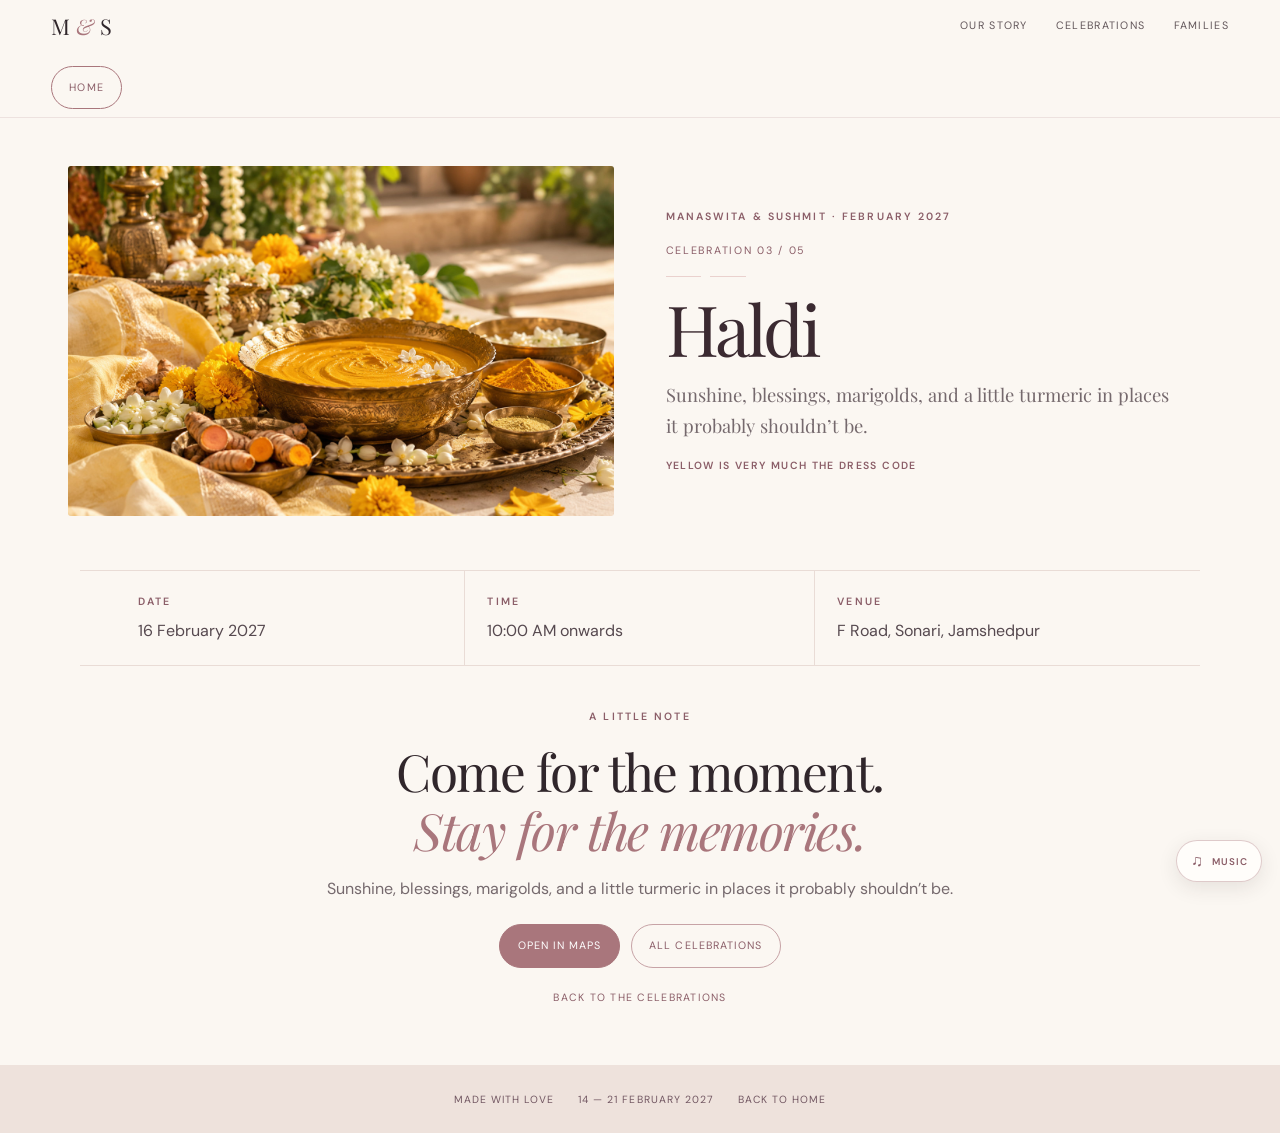
==== commit 04c9f474: "Add files via upload" ====
--- a/haldi.html
+++ b/haldi.html
@@ -2,7 +2,7 @@
 <html lang="en"><head><meta charset="UTF-8"><meta name="viewport" content="width=device-width, initial-scale=1"><meta name="theme-color" content="#fbf7f2"><meta name="description" content="Haldi — Manaswita &amp; Sushmit, February 2027."><title>Haldi — Manaswita &amp; Sushmit</title><link rel="preconnect" href="https://fonts.googleapis.com"><link rel="preconnect" href="https://fonts.gstatic.com" crossorigin><link href="https://fonts.googleapis.com/css2?family=DM+Sans:wght@400;500;600;700&family=Playfair+Display:ital,wght@0,400;0,500;0,600;1,400;1,500&display=swap" rel="stylesheet"><link rel="stylesheet" href="style.css"></head>
 <body class="event-detail-page event-page-haldi">
 <header class="topbar"><a class="monogram" href="index.html" aria-label="Manaswita and Sushmit home">M <span aria-hidden="true">&amp;</span> S</a><nav aria-label="Main navigation"><a href="index.html#story">Our story</a><a href="index.html#celebrations">Celebrations</a><a href="index.html#families">Families</a></nav><a class="nav-cta" href="index.html">HOME</a></header>
-<main><section class="event-detail-hero"><div class="event-detail-photo" role="img" aria-label="Haldi celebration photograph"></div><div class="event-detail-inner"><p class="eyebrow">MANASWITA &amp; SUSHMIT · FEBRUARY 2027</p><div class="fine-rule" aria-hidden="true"><span></span><b></b><span></span></div><h1 class="event-detail-title">Haldi</h1><p class="event-detail-description">Sunshine, blessings, marigolds, and a little turmeric in places it probably shouldn’t be.</p><p class="event-detail-tag">YELLOW IS VERY MUCH THE DRESS CODE</p></div></section>
+<main><section class="event-detail-hero"><div class="event-detail-photo" role="img" aria-label="Haldi celebration photograph"></div><div class="event-detail-inner"><p class="eyebrow">MANASWITA &amp; SUSHMIT · FEBRUARY 2027</p><p class="event-detail-number">CELEBRATION 03 / 05</p><div class="fine-rule" aria-hidden="true"><span></span><b></b><span></span></div><h1 class="event-detail-title">Haldi</h1><p class="event-detail-description">Sunshine, blessings, marigolds, and a little turmeric in places it probably shouldn’t be.</p><p class="event-detail-tag">YELLOW IS VERY MUCH THE DRESS CODE</p></div></section>
 <section class="event-detail-info" aria-label="Event details"><div><p class="eyebrow">DATE</p><p>16 February 2027</p></div><div><p class="eyebrow">TIME</p><p>10:00 AM onwards</p></div><div><p class="eyebrow">VENUE</p><p>F Road, Sonari, Jamshedpur</p></div></section>
 <section class="event-detail-note"><p class="eyebrow">A LITTLE NOTE</p><h2>Come for the moment.<br><em>Stay for the memories.</em></h2><p>Sunshine, blessings, marigolds, and a little turmeric in places it probably shouldn’t be.</p><div class="event-detail-actions"><a class="button button-dark" href="https://www.google.com/maps?q=22.818944,86.1621792" target="_blank" rel="noopener">OPEN IN MAPS</a><a class="button" href="index.html#celebrations">ALL CELEBRATIONS</a></div><a class="event-detail-back" href="index.html">BACK TO THE CELEBRATIONS</a></section></main>
-<footer><span>14 — 21 FEBRUARY 2027</span><span class="footer-made-with-love">Made with love <span aria-hidden="true">♥</span></span><a href="index.html">BACK TO HOME</a></footer><div id="youtube-audio-player" aria-hidden="true"></div><button class="music-toggle" id="musicToggle" type="button" aria-label="Play wedding music" aria-pressed="false"><span aria-hidden="true">♫</span><span id="musicToggleLabel">MUSIC</span></button><script src="music.js"></script></body></html>+<footer><span>MADE WITH LOVE</span><span>14 — 21 FEBRUARY 2027</span><a href="index.html">BACK TO HOME</a></footer><div id="youtube-audio-player" aria-hidden="true"></div><button class="music-toggle" id="musicToggle" type="button" aria-label="Play wedding music" aria-pressed="false"><span aria-hidden="true">♫</span><span id="musicToggleLabel">MUSIC</span></button><script src="music.js"></script></body></html>
--- a/style.css
+++ b/style.css
@@ -55,3 +55,134 @@
   .event-copy { padding: 1.05rem 1rem 1.15rem; }
   .family-card h3 { font-size: clamp(1.55rem, 6.8vw, 2rem); line-height: 1.2; }
 }
+
+
+/* Final name and family-section refinement */
+.hero .hero-content{position:relative;z-index:1;width:min(760px,64vw);margin:0 auto;padding:clamp(2rem,4vw,3.5rem) 1.4rem;text-align:center;}
+.hero:after{background:linear-gradient(90deg,rgba(251,247,242,.24),rgba(251,247,242,.73) 38%,rgba(251,247,242,.30)),linear-gradient(0deg,rgba(251,247,242,.22),rgba(251,247,242,.12));}
+.hero h1.couple-names{display:flex;flex-direction:row;flex-wrap:nowrap;justify-content:center;align-items:center;gap:clamp(.45rem,1.5vw,1.3rem);margin:.8rem auto 1.1rem;font-size:clamp(2.55rem,5.3vw,5.15rem);line-height:1.06;letter-spacing:-.045em;color:#38272e;max-width:100%;}
+.hero h1.couple-names span{white-space:nowrap;}
+.hero h1.couple-names .name-heart{color:#a9767c;font-family:Georgia,serif;font-size:.62em;line-height:1;flex:none;}
+.hero .hero-date,.hero .hero-place,.hero .invitation-tagline{color:#4f3a42;text-shadow:0 1px 8px rgba(255,250,245,.48);}
+.family-card h3{font-size:clamp(1.9rem,3vw,2.8rem);overflow-wrap:normal;word-break:normal;text-wrap:balance;}
+.family-card p:not(.eyebrow){display:none;}
+.site-footer .footer-names span{color:#a9767c;padding:0 .2rem;}
+@media(max-width:760px){
+ .hero .hero-content{width:100%;max-width:none;margin:0;padding:1.2rem .8rem 2.2rem;}
+ .hero h1.couple-names{flex-wrap:wrap;gap:.38rem;font-size:clamp(2.35rem,8.7vw,3.45rem);line-height:1.12;margin:.5rem auto .8rem;}
+ .hero h1.couple-names span{white-space:nowrap;}
+ .hero h1.couple-names .name-heart{font-size:.55em;}
+ .family-card h3{font-size:clamp(1.75rem,7vw,2.25rem);line-height:1.15;}
+}
+@media(max-width:360px){.hero h1.couple-names{font-size:clamp(2.05rem,8.3vw,2.55rem);gap:.28rem;}}
+
+
+/* Final revision: readable full names, no separate bride/groom cards, event-specific images. */
+.hero:after{background:linear-gradient(90deg,rgba(251,247,242,.30) 0%,rgba(251,247,242,.88) 44%,rgba(251,247,242,.64) 67%,rgba(251,247,242,.12) 100%),linear-gradient(0deg,rgba(251,247,242,.24),rgba(251,247,242,.12))}
+.hero .hero-content{width:min(900px,74vw);margin:0 auto;position:relative;z-index:1;padding:clamp(2rem,4.3vw,3.7rem) 1.2rem;text-align:center}
+.hero h1.couple-names{display:grid;grid-template-columns:minmax(0,1fr) auto minmax(0,1fr);align-items:center;justify-content:center;gap:clamp(.5rem,1.4vw,1.3rem);width:100%;max-width:900px;margin:.6rem auto 1.25rem;font-size:clamp(2rem,3.45vw,3.65rem);line-height:1.08;letter-spacing:-.045em;color:#2f2026;text-shadow:0 1px 0 rgba(255,250,245,.65)}
+.hero h1.couple-names span{white-space:normal;min-width:0;overflow-wrap:normal;word-break:normal}
+.hero h1.couple-names span:first-child{text-align:right}
+.hero h1.couple-names span:last-child{text-align:left}
+.hero h1.couple-names .name-heart{color:#9a626d;font-size:.62em;line-height:1;flex:none;text-shadow:none}
+.hero .eyebrow,.hero .hero-date,.hero .hero-place,.hero .invitation-tagline{color:#422f37;text-shadow:0 1px 5px rgba(255,250,245,.55)}
+.hero .eyebrow{font-weight:700}
+.hero-date{margin-top:1rem}
+/* No oversized family display cards; family names are represented in the invitation itself. */
+.intro-section{padding-top:clamp(3.25rem,6vw,6rem);padding-bottom:clamp(3.25rem,6vw,6rem)}
+.photo-sangeet{background-image:url("assets/sangeet.jpg");background-position:center 44%}
+.photo-wedding{background-image:linear-gradient(0deg,rgba(69,40,48,.035),rgba(69,40,48,.035)),url("assets/wedding.jpg");background-position:center 47%}
+.photo-reception{background-image:url("assets/reception.jpg");background-position:center 48%}
+.event-page-sangeet .event-detail-photo{background-image:url("assets/sangeet.jpg");background-position:center 44%}
+.event-page-wedding .event-detail-photo{background-image:url("assets/wedding.jpg");background-position:center 47%}
+.event-page-reception .event-detail-photo{background-image:url("assets/reception.jpg");background-position:center 48%}
+.event-card-wedding .event-photo:after,.photo-wedding:after{width:70px;height:70px;opacity:.45}
+@media(max-width:760px){
+ .hero:after{background:linear-gradient(0deg,rgba(251,247,242,.98) 0%,rgba(251,247,242,.94) 42%,rgba(251,247,242,.16) 100%)}
+ .hero .hero-content{width:100%;max-width:none;margin:0;padding:1.15rem 1rem 2.25rem;background:linear-gradient(180deg,#fbf1eb 0%,#fbf7f2 100%)}
+ .hero h1.couple-names{grid-template-columns:minmax(0,1fr);gap:.15rem;font-size:clamp(2.15rem,8.5vw,3.25rem);line-height:1.06;margin:.55rem auto .9rem}
+ .hero h1.couple-names span:first-child,.hero h1.couple-names span:last-child{text-align:center}
+ .hero h1.couple-names .name-heart{grid-row:auto;font-size:.56em;margin:.05rem auto}
+ .hero-date{font-size:.66rem;letter-spacing:.12em}
+ .intro-section{padding-top:2.6rem;padding-bottom:2.8rem}
+}
+@media(max-width:360px){.hero h1.couple-names{font-size:clamp(1.95rem,8.4vw,2.4rem)}}
+
+
+/* Mobile hero uses a composition cropped for phone aspect ratios, so the couple stays in frame. */
+@media (max-width: 760px) {
+  .hero-art {
+    background-image: url("assets/hero-mobile.jpg") !important;
+    background-position: center center !important;
+    background-size: cover !important;
+    height: clamp(220px, 70.2vw, 360px) !important;
+    min-height: 0;
+    flex: 0 0 auto;
+  }
+  .photo-wedding { background-position: center center !important; }
+  .event-page-wedding .event-detail-photo { background-position: center center !important; }
+}
+
+
+/* Elegant animated opening: a botanical flower unfolds, then reveals the invitation. */
+.opening-intro{position:fixed;inset:0;z-index:1000;display:grid;place-items:center;overflow:hidden;background:radial-gradient(ellipse at 50% 44%,#fffaf5 0%,#f8ece5 60%,#efddd7 100%);transition:opacity .85s ease,visibility .85s ease}
+.opening-intro.opening-gone{opacity:0;visibility:hidden;pointer-events:none}
+.opening-inner{width:min(92vw,540px);padding:2rem 1.2rem;text-align:center;animation:openingLift 1s ease both}
+.opening-label{margin:0 0 1.1rem;color:#a9767c;font-size:.64rem;letter-spacing:.18em;line-height:1.8;text-transform:uppercase;opacity:0;animation:openingFadeUp .8s .65s ease forwards}
+.opening-flower{display:block;width:clamp(118px,24vw,154px);height:auto;margin:0 auto 1rem;overflow:visible}
+.flower-stem{fill:none;stroke:#b78386;stroke-width:1.1;stroke-linecap:round;stroke-dasharray:140;stroke-dashoffset:140;animation:openingDraw 1s .15s ease forwards}
+.bloom-petal{transform-box:fill-box;transform-origin:center bottom;opacity:0;transform:scale(.1) rotate(-16deg);animation:openingPetal .85s cubic-bezier(.2,.8,.25,1) forwards}
+.bloom-petal.petal-1{animation-delay:.3s}.bloom-petal.petal-2{animation-delay:.42s}.bloom-petal.petal-3{animation-delay:.54s}.bloom-petal.petal-4{animation-delay:.66s}.bloom-petal.petal-5{animation-delay:.78s}.bloom-petal.petal-6{animation-delay:.9s}
+.flower-center{transform-box:fill-box;transform-origin:center;opacity:0;transform:scale(.1);animation:openingCenter .5s 1.05s ease forwards}
+.opening-names{margin:.35rem 0 .75rem;color:#39272f;font-family:var(--serif);font-size:clamp(2rem,6.2vw,3.35rem);font-weight:400;line-height:1.16;opacity:0;animation:openingFadeUp .9s 1.25s ease forwards}
+.opening-names span{display:inline-block;color:#a9767c;font-size:.8em;animation:openingHeart .9s 1.8s ease both}
+.opening-date{margin:0;color:#77666c;font-size:.64rem;letter-spacing:.13em;line-height:1.8;opacity:0;animation:openingFadeUp .8s 1.7s ease forwards}
+.opening-skip{position:absolute;right:1rem;bottom:1rem;border:1px solid #d8bfba;border-radius:999px;background:rgba(255,253,250,.72);padding:.65rem .95rem;color:#795a62;font:500 .63rem/1.3 var(--sans);letter-spacing:.1em;text-transform:uppercase;cursor:pointer;transition:background .2s,color .2s}
+.opening-skip:hover{background:#a9767c;color:white}
+@keyframes openingDraw{to{stroke-dashoffset:0}}@keyframes openingPetal{0%{opacity:0;transform:scale(.1) rotate(-20deg)}75%{opacity:1;transform:scale(1.06) rotate(2deg)}100%{opacity:1;transform:scale(1) rotate(0)}}@keyframes openingCenter{to{opacity:1;transform:scale(1)}}@keyframes openingFadeUp{from{opacity:0;transform:translateY(11px)}to{opacity:1;transform:translateY(0)}}@keyframes openingLift{from{transform:translateY(8px);opacity:.7}to{transform:translateY(0);opacity:1}}@keyframes openingHeart{0%{transform:scale(.55);opacity:0}65%{transform:scale(1.14);opacity:1}100%{transform:scale(1);opacity:1}}
+/* Parents appear as a quiet text-led dedication, not separate bride/groom boxes. */
+.families-section{padding-top:clamp(3.4rem,5.5vw,5.5rem);padding-bottom:clamp(3.1rem,5vw,4.7rem);background:#f1e6e0}
+.families-inner{max-width:1050px;margin:0 auto}
+.families-section .eyebrow{margin-bottom:.55rem}
+.families-section h2{margin:.2rem 0 1.8rem;font-size:clamp(2.35rem,4vw,3.65rem)}
+.parents-grid{display:grid;grid-template-columns:minmax(0,1fr) 42px minmax(0,1fr);align-items:center;gap:clamp(.7rem,2vw,1.8rem);max-width:1000px;margin:0 auto}
+.parents-column{padding:1rem .75rem;min-width:0}
+.parents-label{margin:0 0 .65rem;color:#a9767c;font-size:.61rem;font-weight:600;letter-spacing:.15em;line-height:1.7}
+.parents-names{margin:0;color:#54434b;font-family:var(--serif);font-size:clamp(1.08rem,1.8vw,1.42rem);line-height:1.65;text-wrap:balance}
+.parents-names span{color:#a9767c;padding:0 .22rem;white-space:nowrap}
+.parents-divider{height:62px;display:flex;align-items:center;justify-content:center;position:relative;color:#b17a82;font-size:.9rem}
+.parents-divider:before{content:"";position:absolute;top:0;bottom:0;left:50%;width:1px;background:#d9bfc0}
+.parents-divider span{position:relative;background:#f1e6e0;padding:.3rem}
+.family-note{margin:1.55rem auto 0;color:#806c72;font-family:var(--serif);font-size:1rem;font-style:italic;line-height:1.7}
+.celebration-couple{margin:-.1rem 0 .8rem;color:#80606b;font-family:var(--serif);font-size:1.14rem;letter-spacing:.015em}
+.celebration-couple span{color:#a9767c;padding:0 .18rem;font-family:Georgia,serif}
+/* Gentle scroll reveals. The observer in script.js only animates elements as they enter view. */
+.scroll-reveal{opacity:0;transform:translateY(18px);transition:opacity .75s ease,transform .75s cubic-bezier(.2,.7,.2,1);transition-delay:var(--delay,0ms)}
+.scroll-reveal.is-visible{opacity:1;transform:translateY(0)}
+.event-card.scroll-reveal.is-visible:hover{transform:translateY(-3px)}
+/* With the duplicate Details button removed, use a two-part desktop header. */
+.topbar{grid-template-columns:auto minmax(0,1fr)}
+.topbar nav{justify-content:flex-end;gap:clamp(.8rem,2.2vw,2.2rem)}
+.monogram{font-size:clamp(1.2rem,1.7vw,1.5rem);letter-spacing:.025em}
+.monogram span{font-size:1em;letter-spacing:0}
+@media(max-width:760px){
+ .topbar{grid-template-columns:1fr;justify-items:center;gap:.25rem;padding:.6rem .7rem}
+ .monogram{font-size:1.15rem;line-height:1.2}
+ .topbar nav{grid-column:auto;grid-row:auto;justify-content:center;gap:clamp(.8rem,5vw,1.4rem);flex-wrap:wrap}
+ .parents-grid{grid-template-columns:minmax(0,1fr);gap:0}
+ .parents-column{padding:.65rem .15rem}
+ .parents-divider{height:24px}
+ .parents-divider:before{top:0;bottom:0}
+ .parents-names{font-size:1.08rem;line-height:1.7}
+ .family-note{font-size:.95rem;margin-top:1.2rem}
+ .celebration-couple{font-size:1.12rem}
+ .opening-label{max-width:280px;margin:0 auto 1rem;font-size:.59rem}
+ .opening-date{max-width:280px;margin:0 auto;font-size:.59rem;line-height:1.9}
+}
+@media(prefers-reduced-motion:reduce){
+ .opening-intro,.opening-inner,.opening-label,.opening-flower *,.opening-names,.opening-names span,.opening-date,.scroll-reveal{animation:none!important;transition:none!important}
+ .opening-label,.opening-names,.opening-date{opacity:1;transform:none}
+ .bloom-petal,.flower-center{opacity:1;transform:none}
+ .flower-stem{stroke-dashoffset:0}
+ .scroll-reveal{opacity:1;transform:none}
+}
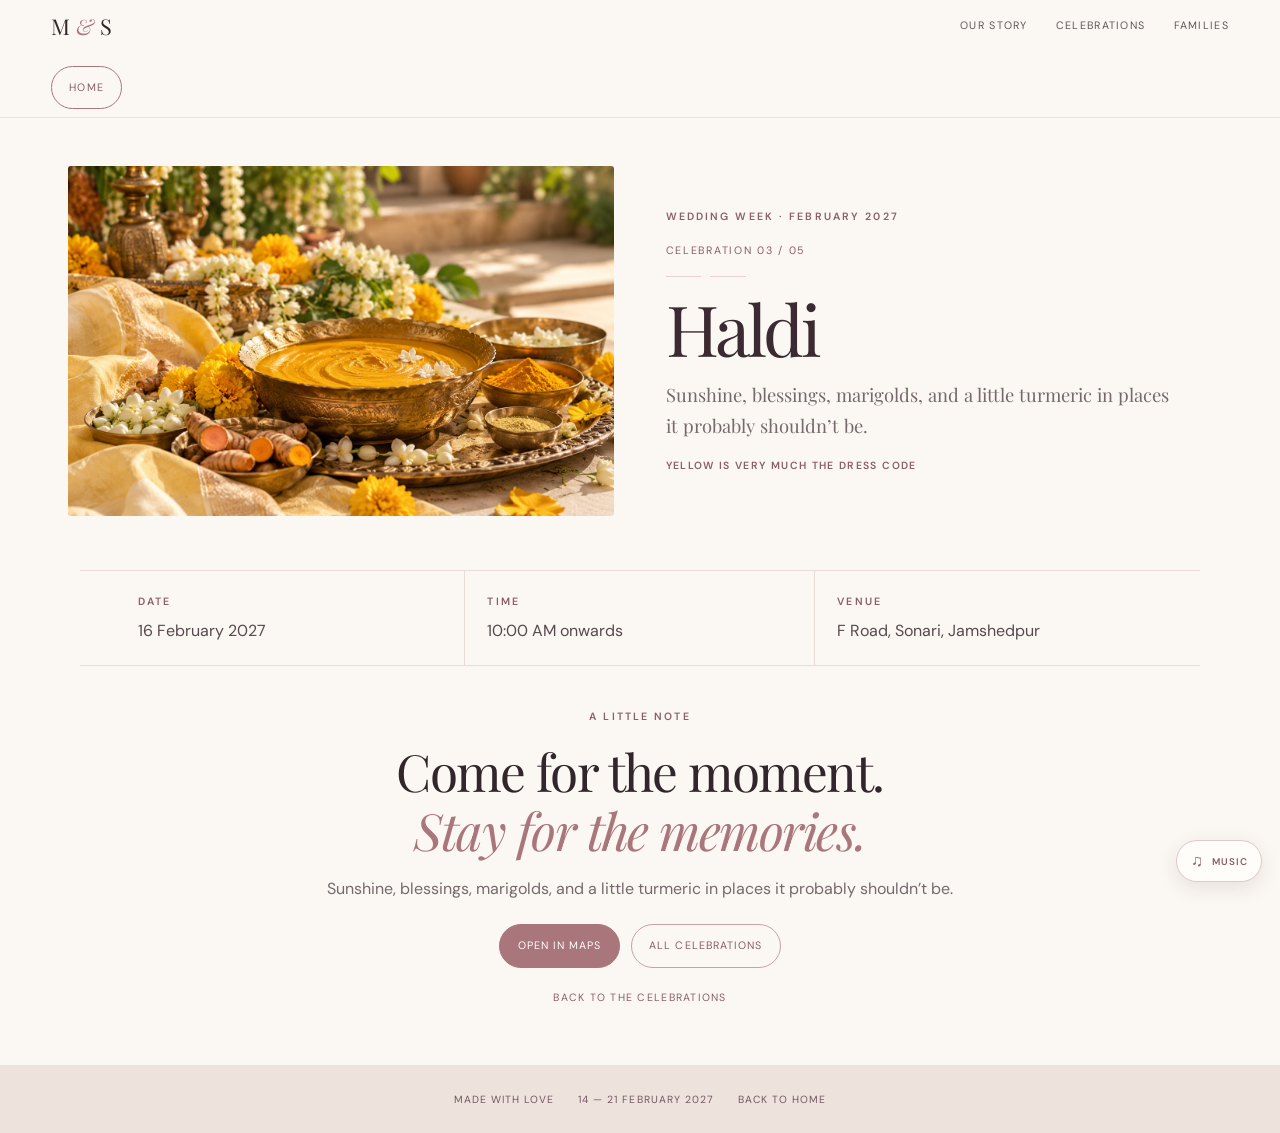
==== commit 2494a6bc: "Add files via upload" ====
--- a/haldi.html
+++ b/haldi.html
@@ -2,7 +2,7 @@
 <html lang="en"><head><meta charset="UTF-8"><meta name="viewport" content="width=device-width, initial-scale=1"><meta name="theme-color" content="#fbf7f2"><meta name="description" content="Haldi — Manaswita &amp; Sushmit, February 2027."><title>Haldi — Manaswita &amp; Sushmit</title><link rel="preconnect" href="https://fonts.googleapis.com"><link rel="preconnect" href="https://fonts.gstatic.com" crossorigin><link href="https://fonts.googleapis.com/css2?family=DM+Sans:wght@400;500;600;700&family=Playfair+Display:ital,wght@0,400;0,500;0,600;1,400;1,500&display=swap" rel="stylesheet"><link rel="stylesheet" href="style.css"></head>
 <body class="event-detail-page event-page-haldi">
 <header class="topbar"><a class="monogram" href="index.html" aria-label="Manaswita and Sushmit home">M <span aria-hidden="true">&amp;</span> S</a><nav aria-label="Main navigation"><a href="index.html#story">Our story</a><a href="index.html#celebrations">Celebrations</a><a href="index.html#families">Families</a></nav><a class="nav-cta" href="index.html">HOME</a></header>
-<main><section class="event-detail-hero"><div class="event-detail-photo" role="img" aria-label="Haldi celebration photograph"></div><div class="event-detail-inner"><p class="eyebrow">MANASWITA &amp; SUSHMIT · FEBRUARY 2027</p><p class="event-detail-number">CELEBRATION 03 / 05</p><div class="fine-rule" aria-hidden="true"><span></span><b></b><span></span></div><h1 class="event-detail-title">Haldi</h1><p class="event-detail-description">Sunshine, blessings, marigolds, and a little turmeric in places it probably shouldn’t be.</p><p class="event-detail-tag">YELLOW IS VERY MUCH THE DRESS CODE</p></div></section>
+<main><section class="event-detail-hero"><div class="event-detail-photo" role="img" aria-label="Haldi celebration photograph"></div><div class="event-detail-inner"><p class="eyebrow">WEDDING WEEK · FEBRUARY 2027</p><p class="event-detail-number">CELEBRATION 03 / 05</p><div class="fine-rule" aria-hidden="true"><span></span><b></b><span></span></div><h1 class="event-detail-title">Haldi</h1><p class="event-detail-description">Sunshine, blessings, marigolds, and a little turmeric in places it probably shouldn’t be.</p><p class="event-detail-tag">YELLOW IS VERY MUCH THE DRESS CODE</p></div></section>
 <section class="event-detail-info" aria-label="Event details"><div><p class="eyebrow">DATE</p><p>16 February 2027</p></div><div><p class="eyebrow">TIME</p><p>10:00 AM onwards</p></div><div><p class="eyebrow">VENUE</p><p>F Road, Sonari, Jamshedpur</p></div></section>
 <section class="event-detail-note"><p class="eyebrow">A LITTLE NOTE</p><h2>Come for the moment.<br><em>Stay for the memories.</em></h2><p>Sunshine, blessings, marigolds, and a little turmeric in places it probably shouldn’t be.</p><div class="event-detail-actions"><a class="button button-dark" href="https://www.google.com/maps?q=22.818944,86.1621792" target="_blank" rel="noopener">OPEN IN MAPS</a><a class="button" href="index.html#celebrations">ALL CELEBRATIONS</a></div><a class="event-detail-back" href="index.html">BACK TO THE CELEBRATIONS</a></section></main>
 <footer><span>MADE WITH LOVE</span><span>14 — 21 FEBRUARY 2027</span><a href="index.html">BACK TO HOME</a></footer><div id="youtube-audio-player" aria-hidden="true"></div><button class="music-toggle" id="musicToggle" type="button" aria-label="Play wedding music" aria-pressed="false"><span aria-hidden="true">♫</span><span id="musicToggleLabel">MUSIC</span></button><script src="music.js"></script></body></html>
--- a/style.css
+++ b/style.css
@@ -186,3 +186,29 @@
  .flower-stem{stroke-dashoffset:0}
  .scroll-reveal{opacity:1;transform:none}
 }
+
+
+/* Final name cleanup: keep the couple names to the opening and hero only. */
+.opening-names{display:flex;align-items:center;justify-content:center;gap:clamp(.45rem,2vw,1rem);white-space:nowrap;font-size:clamp(1.7rem,5.2vw,3.15rem);line-height:1.1}
+.opening-names .opening-name{display:inline-block;white-space:nowrap}
+.opening-names .opening-heart{display:inline-block;flex:0 0 auto;color:#a9767c;font-size:.72em;animation:openingHeart .9s 1.8s ease both}
+.hero h1.couple-names{display:flex;flex-direction:row;flex-wrap:nowrap;align-items:center;justify-content:center;gap:clamp(.45rem,1.6vw,1.25rem);width:100%;max-width:1000px;margin:.6rem auto 1.25rem;font-size:clamp(2rem,4.4vw,4.25rem);line-height:1.08;letter-spacing:-.045em;color:#2f2026;text-shadow:0 1px 0 rgba(255,250,245,.65)}
+.hero h1.couple-names .hero-name{display:block;min-width:0;white-space:nowrap;text-align:center}
+.hero h1.couple-names .name-heart{display:inline-block;flex:0 0 auto;color:#9a626d;font-size:.62em;line-height:1;text-shadow:none}
+/* The names are not repeated in the story artwork, story copy, or event heading. */
+.art-caption{letter-spacing:.16em}
+@media(max-width:760px){
+ .opening-names{gap:.42rem;font-size:clamp(1.6rem,7vw,2.25rem);margin:.4rem 0 .8rem}
+ .opening-names .opening-name{white-space:nowrap}
+ .hero h1.couple-names{display:flex;flex-direction:row;flex-wrap:nowrap;gap:clamp(.22rem,1.5vw,.55rem);font-size:clamp(1.75rem,7.1vw,2.7rem);line-height:1.1;letter-spacing:-.055em;margin:.55rem auto .9rem}
+ .hero h1.couple-names .hero-name{white-space:nowrap}
+ .hero h1.couple-names .name-heart{font-size:.56em}
+}
+@media(max-width:370px){
+ .opening-names{font-size:1.48rem;gap:.28rem}
+ .hero h1.couple-names{font-size:clamp(1.48rem,6.5vw,1.8rem);gap:.2rem;letter-spacing:-.06em}
+}
+/* Keep the names calm and readable while only the heart receives its small flourish. */
+.opening-names .opening-name{font-size:1em;color:#39272f;opacity:0;animation:openingFadeUp .9s 1.25s ease forwards}
+.opening-names .opening-heart{font-size:.72em;color:#a9767c;opacity:0;animation:openingHeart .75s 1.6s ease both}
+@media(prefers-reduced-motion:reduce){.opening-names .opening-name,.opening-names .opening-heart{opacity:1;animation:none!important}}
